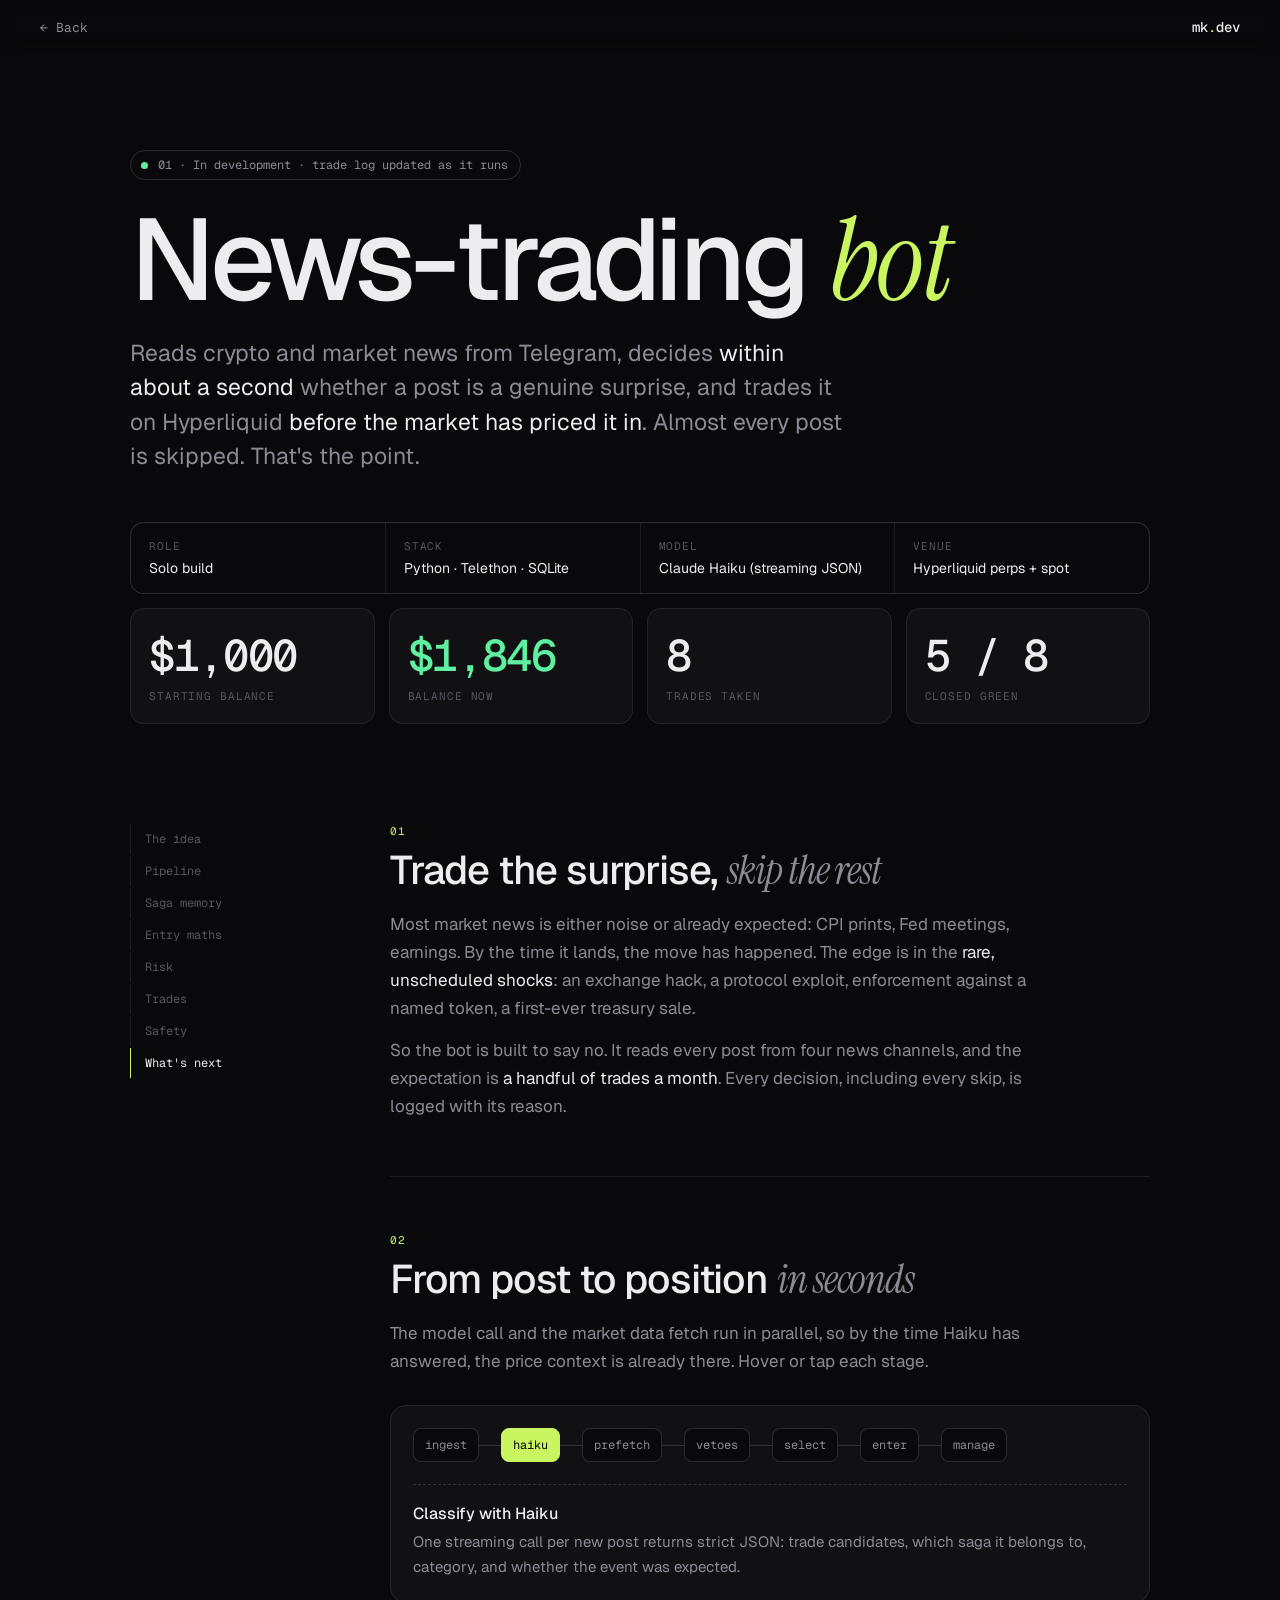
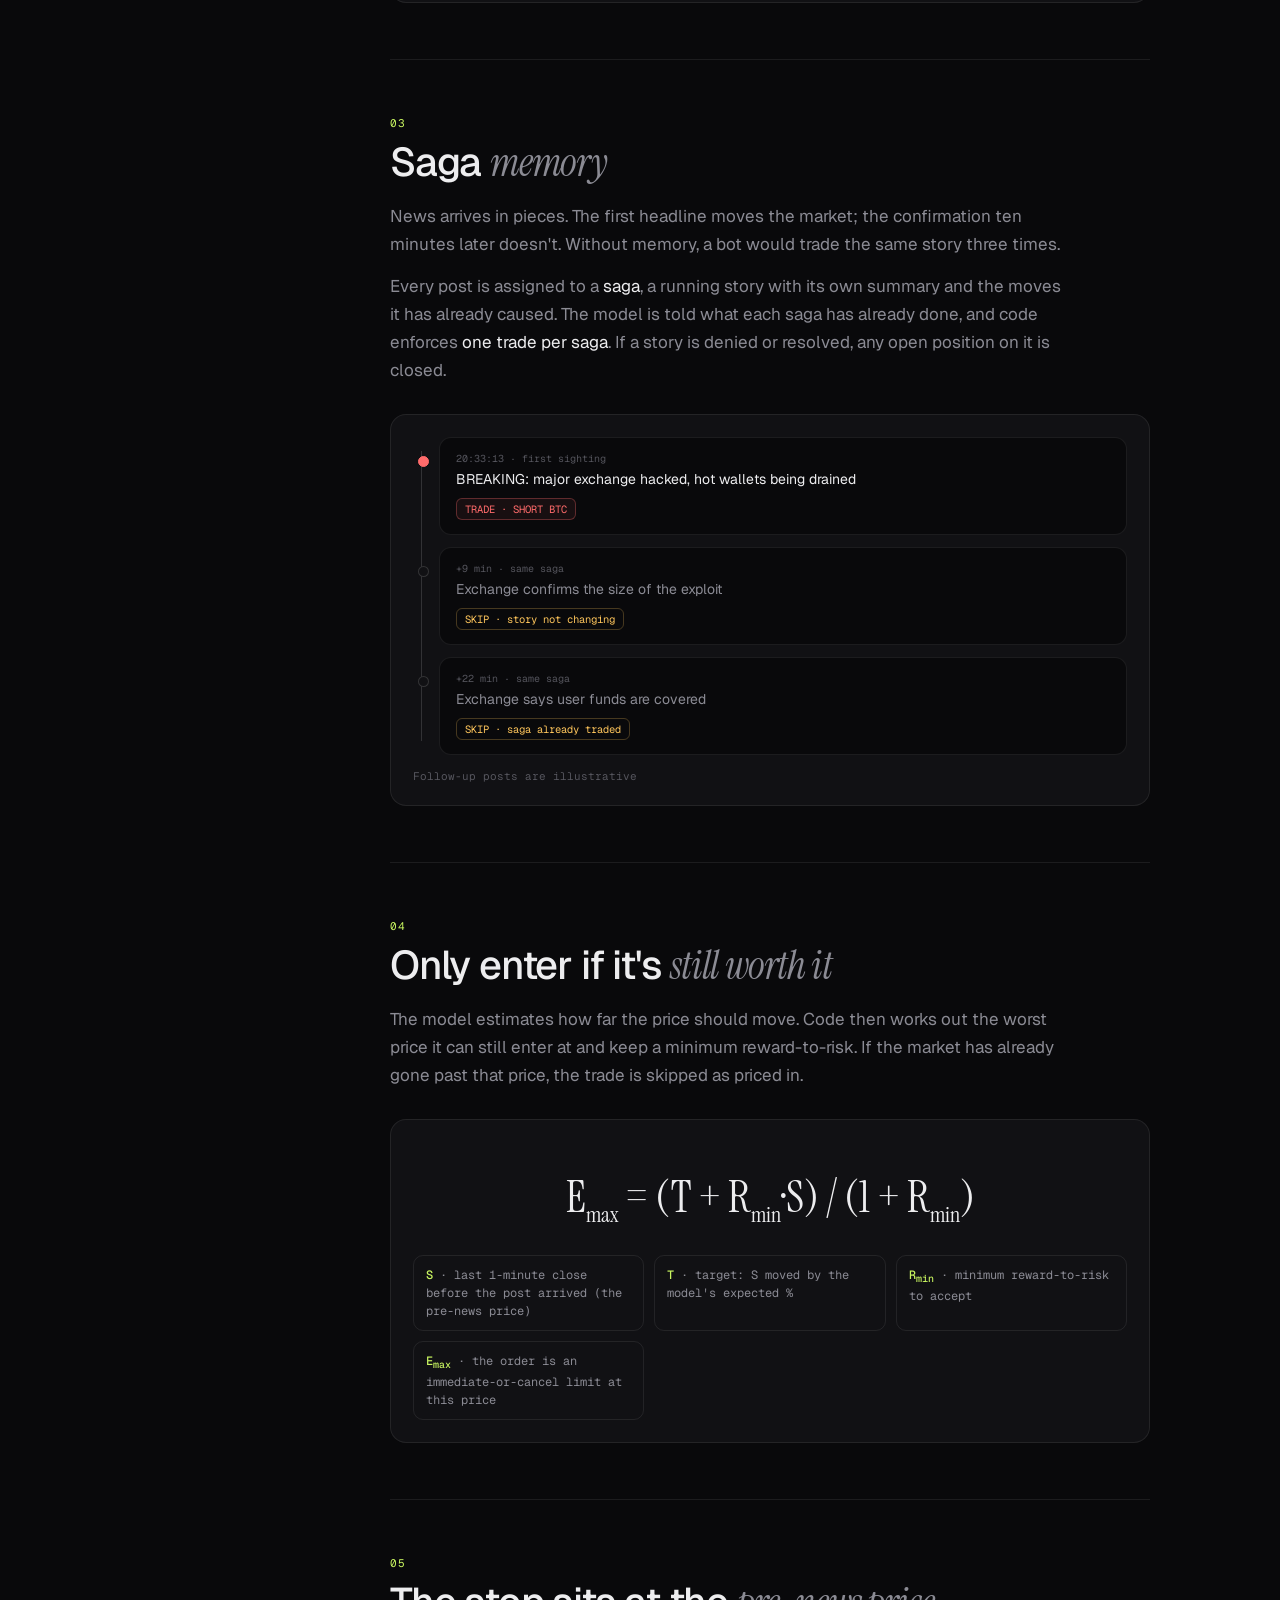
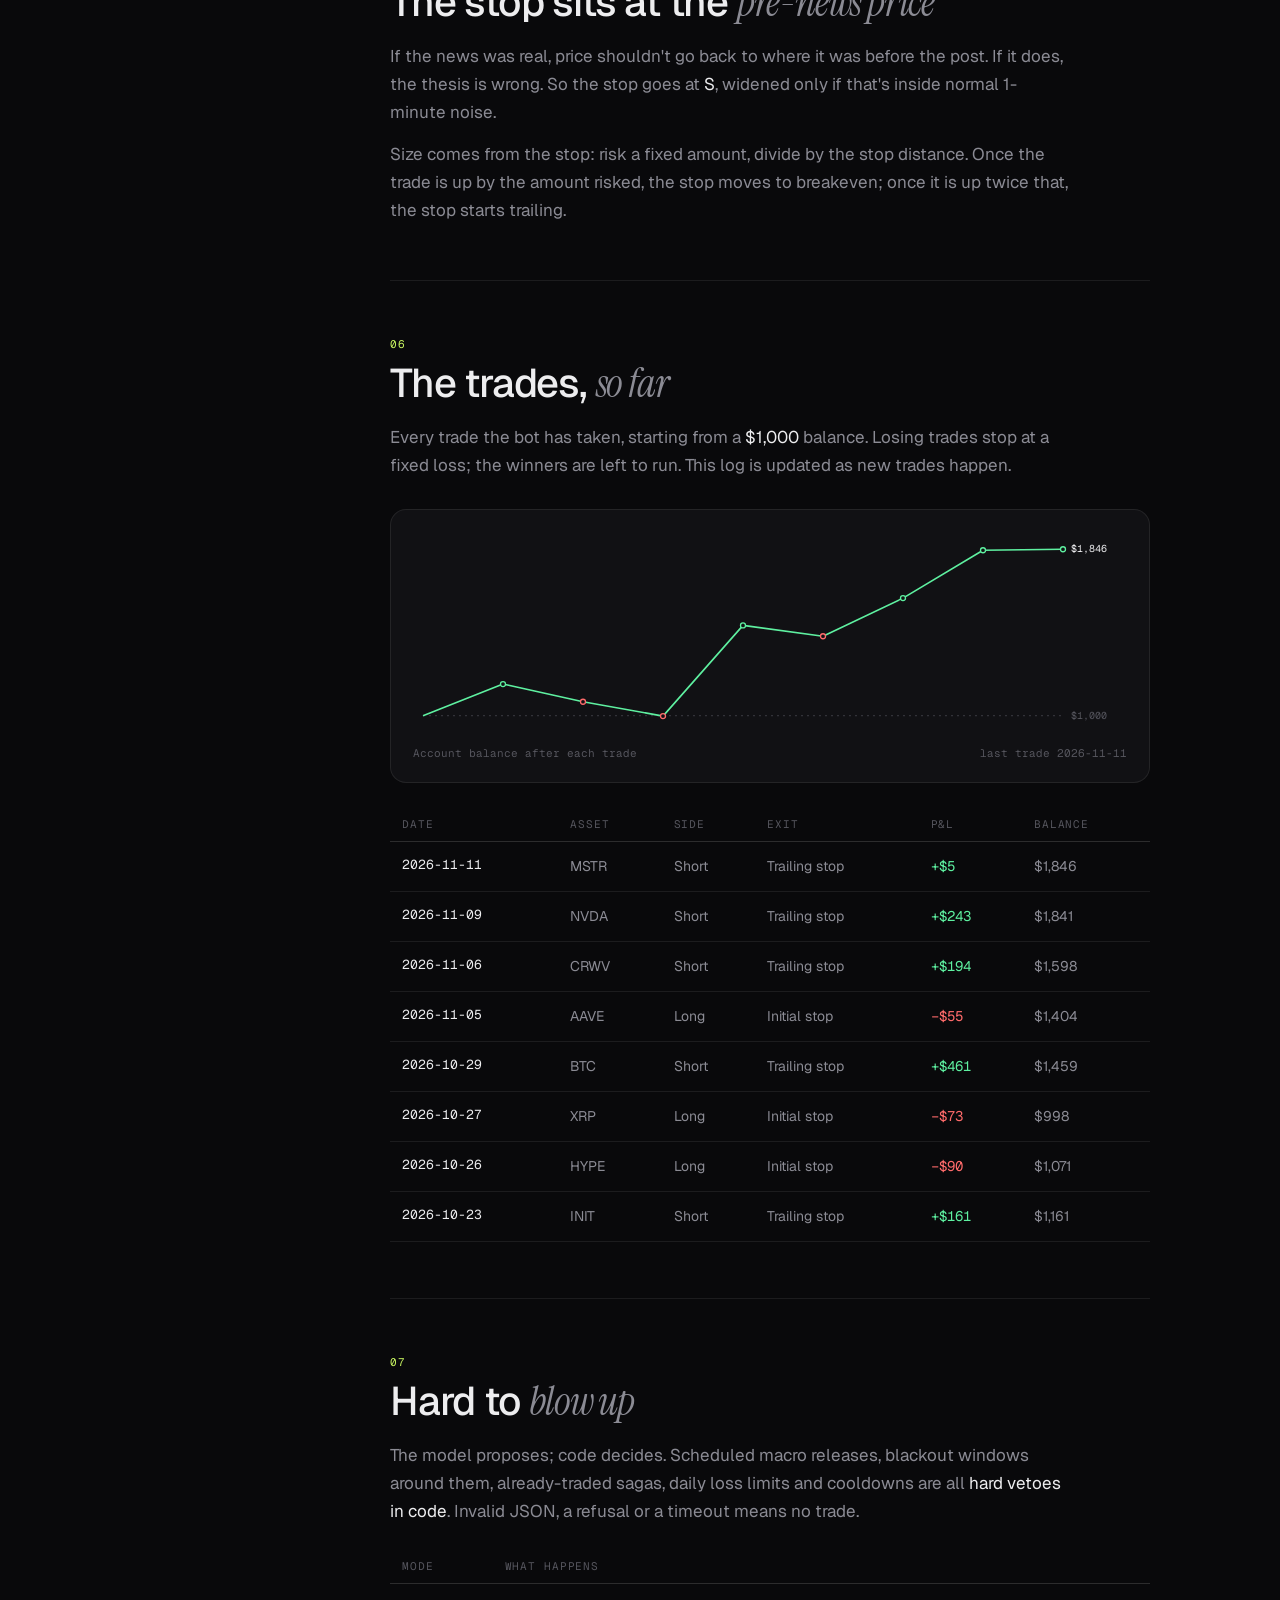
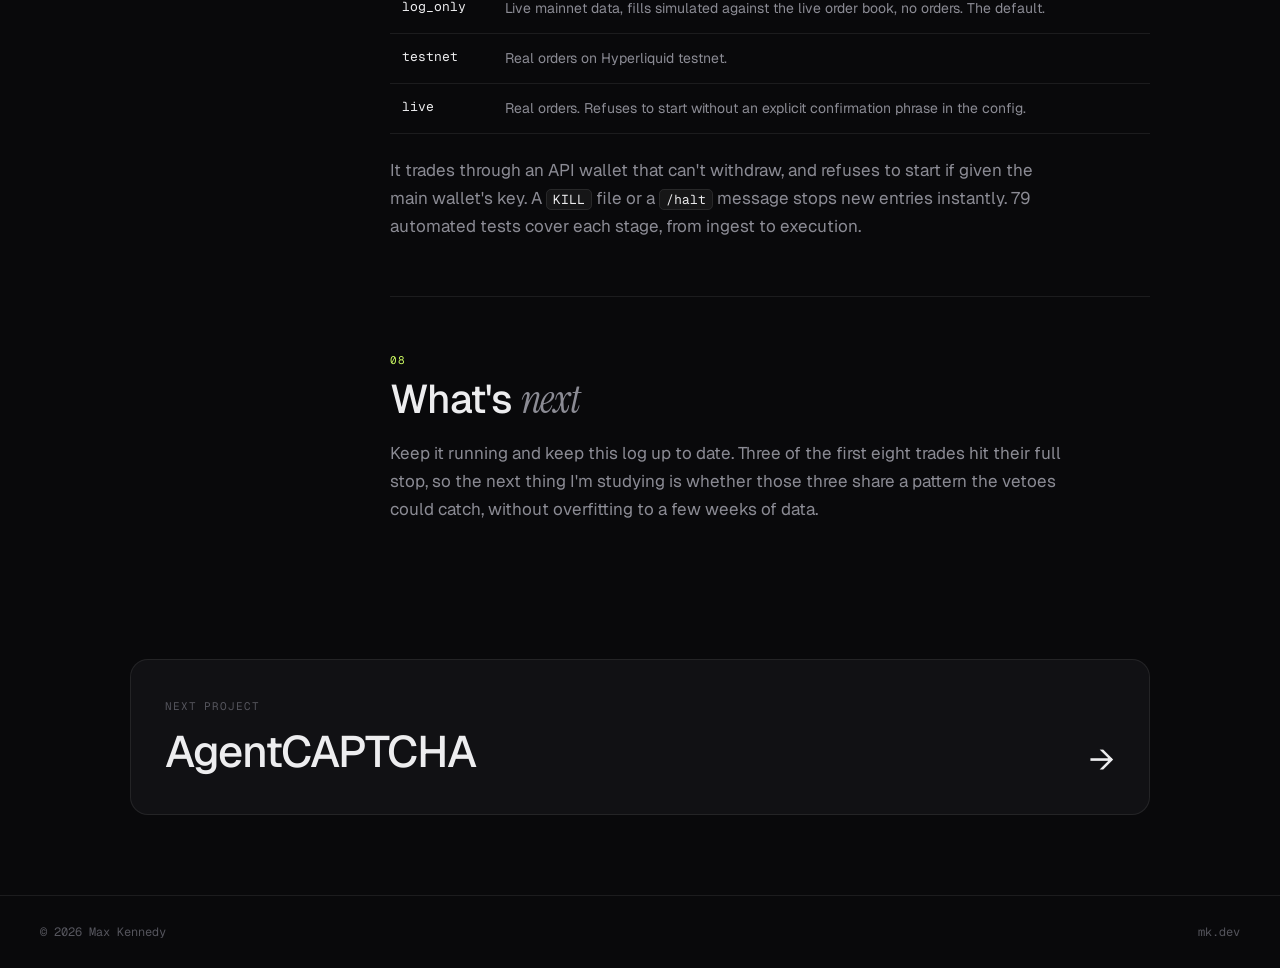
==== projects/newsbot.html @ f65f43cf "Personal site: home page and project case studies Co-Authored-By: Claude Opus 5.5 <noreply@anthropic" ====
<!doctype html>
<html lang="en">
<head>
<meta charset="utf-8">
<meta name="viewport" content="width=device-width, initial-scale=1">
<title>News-trading bot · Max Kennedy</title>
<link rel="preconnect" href="https://fonts.googleapis.com">
<link rel="preconnect" href="https://fonts.gstatic.com" crossorigin>
<link href="https://fonts.googleapis.com/css2?family=Geist:wght@300;400;500;600&family=Geist+Mono:wght@400;500&family=Instrument+Serif:ital@0;1&display=swap" rel="stylesheet">
<link rel="stylesheet" href="case.css">
<style>
/* pipeline */
.pipe{display:flex;flex-wrap:wrap;align-items:center;gap:0;row-gap:12px}
.node{font:12px var(--mono);color:var(--mute);border:1px solid var(--line2);border-radius:8px;padding:8px 11px;cursor:pointer;transition:.25s;background:var(--bg);white-space:nowrap}
.node:hover,.node.on{color:#000;background:var(--acc);border-color:var(--acc)}
.wire{width:22px;height:1px;background:var(--line2);position:relative;overflow:hidden}
.wire::after{content:"";position:absolute;inset:0;background:var(--acc);transform:translateX(-100%)}
.wire.on::after{animation:zip .5s ease forwards}
@keyframes zip{to{transform:translateX(100%)}}
.detail{margin-top:22px;padding-top:18px;border-top:1px dashed var(--line2);min-height:92px}
.detail h4{font-weight:500;font-size:16px;margin-bottom:6px}
.detail p{font-size:15px}

/* saga thread */
.thread{display:flex;flex-direction:column;gap:12px;position:relative;padding-left:26px}
.thread::before{content:"";position:absolute;left:8px;top:14px;bottom:14px;width:1px;background:var(--line2)}
.tp{position:relative;border:1px solid var(--line);border-radius:12px;padding:14px 16px;background:var(--bg)}
.tp::before{content:"";position:absolute;left:-22px;top:18px;width:9px;height:9px;border-radius:50%;background:var(--bg2);border:1px solid var(--line2)}
.tp.hit::before{background:var(--short);border-color:var(--short)}
.tp .src{font:10px var(--mono);color:var(--dim)}
.tp .hl{font-size:14px;margin:5px 0 9px}
.tp.dimmed .hl{color:var(--mute)}
.chip{display:inline-block;font:10.5px var(--mono);padding:3px 8px;border-radius:6px;border:1px solid var(--line2);color:var(--mute)}
.chip.s{color:var(--short);border-color:#ff6b6b50;background:#ff6b6b10}
.chip.a{color:var(--amber);border-color:#ffc65c40}
.thread .tp{opacity:0;transform:translateX(-10px);transition:.6s cubic-bezier(.2,.8,.2,1)}
.fig.in .thread .tp{opacity:1;transform:none}
.fig.in .thread .tp:nth-child(2){transition-delay:.35s}.fig.in .thread .tp:nth-child(3){transition-delay:.7s}

</style>
</head>
<body>
<div id="progress"></div>
<nav>
  <a class="back" href="../index.html#work"><i>←</i> Back</a>
  <a class="logo" href="../index.html">mk<span>.</span>dev</a>
</nav>

<header class="head">
  <div class="eyebrow"><span class="dot"></span>01 · In development · trade log updated as it runs</div>
  <h1>News-trading <em>bot</em></h1>
  <p class="lede">Reads crypto and market news from Telegram, decides <b>within about a second</b> whether a post is a genuine surprise, and trades it on Hyperliquid <b>before the market has priced it in</b>. Almost every post is skipped. That's the point.</p>
  <div class="facts">
    <div>Role<b>Solo build</b></div>
    <div>Stack<b>Python · Telethon · SQLite</b></div>
    <div>Model<b>Claude Haiku (streaming JSON)</b></div>
    <div>Venue<b>Hyperliquid perps + spot</b></div>
  </div>
  <div class="numbers reveal">
    <div class="num"><b id="nStart"></b><span>starting balance</span></div>
    <div class="num g"><b id="nBal"></b><span>balance now</span></div>
    <div class="num"><b id="nTrades"></b><span>trades taken</span></div>
    <div class="num"><b id="nWin"></b><span>closed green</span></div>
  </div>
</header>

<div class="body">
  <aside class="toc">
    <a href="#idea">The idea</a>
    <a href="#pipeline">Pipeline</a>
    <a href="#sagas">Saga memory</a>
    <a href="#entry">Entry maths</a>
    <a href="#risk">Risk</a>
    <a href="#results">Trades</a>
    <a href="#safety">Safety</a>
    <a href="#next">What's next</a>
  </aside>

  <main>
    <section id="idea">
      <div class="k">01</div>
      <h2>Trade the surprise, <em>skip the rest</em></h2>
      <p>Most market news is either noise or already expected: CPI prints, Fed meetings, earnings. By the time it lands, the move has happened. The edge is in the <b>rare, unscheduled shocks</b>: an exchange hack, a protocol exploit, enforcement against a named token, a first-ever treasury sale.</p>
      <p>So the bot is built to say no. It reads every post from four news channels, and the expectation is <b>a handful of trades a month</b>. Every decision, including every skip, is logged with its reason.</p>
    </section>

    <section id="pipeline">
      <div class="k">02</div>
      <h2>From post to position <em>in seconds</em></h2>
      <p>The model call and the market data fetch run in parallel, so by the time Haiku has answered, the price context is already there. Hover or tap each stage.</p>
      <div class="fig reveal">
        <div class="pipe" id="pipe"></div>
        <div class="detail" id="detail"></div>
      </div>
    </section>

    <section id="sagas">
      <div class="k">03</div>
      <h2>Saga <em>memory</em></h2>
      <p>News arrives in pieces. The first headline moves the market; the confirmation ten minutes later doesn't. Without memory, a bot would trade the same story three times.</p>
      <p>Every post is assigned to a <b>saga</b>, a running story with its own summary and the moves it has already caused. The model is told what each saga has already done, and code enforces <b>one trade per saga</b>. If a story is denied or resolved, any open position on it is closed.</p>
      <div class="fig reveal">
        <div class="thread">
          <div class="tp hit"><div class="src">20:33:13 · first sighting</div><div class="hl">BREAKING: major exchange hacked, hot wallets being drained</div><span class="chip s">TRADE · SHORT BTC</span></div>
          <div class="tp dimmed"><div class="src">+9 min · same saga</div><div class="hl">Exchange confirms the size of the exploit</div><span class="chip a">SKIP · story not changing</span></div>
          <div class="tp dimmed"><div class="src">+22 min · same saga</div><div class="hl">Exchange says user funds are covered</div><span class="chip a">SKIP · saga already traded</span></div>
        </div>
        <div class="fig-cap"><span>Follow-up posts are illustrative</span></div>
      </div>
    </section>

    <section id="entry">
      <div class="k">04</div>
      <h2>Only enter if it's <em>still worth it</em></h2>
      <p>The model estimates how far the price should move. Code then works out the worst price it can still enter at and keep a minimum reward-to-risk. If the market has already gone past that price, the trade is skipped as priced in.</p>
      <div class="fig reveal">
        <div class="formula">E<sub>max</sub> = (T + R<sub>min</sub>·S) / (1 + R<sub>min</sub>)</div>
        <div class="legend">
          <div><b>S</b> · last 1-minute close before the post arrived (the pre-news price)</div>
          <div><b>T</b> · target: S moved by the model's expected %</div>
          <div><b>R<sub>min</sub></b> · minimum reward-to-risk to accept</div>
          <div><b>E<sub>max</sub></b> · the order is an immediate-or-cancel limit at this price</div>
        </div>
      </div>
    </section>

    <section id="risk">
      <div class="k">05</div>
      <h2>The stop sits at the <em>pre-news price</em></h2>
      <p>If the news was real, price shouldn't go back to where it was before the post. If it does, the thesis is wrong. So the stop goes at <b>S</b>, widened only if that's inside normal 1-minute noise.</p>
      <p>Size comes from the stop: risk a fixed amount, divide by the stop distance. Once the trade is up by the amount risked, the stop moves to breakeven; once it is up twice that, the stop starts trailing.</p>
    </section>

    <section id="results">
      <div class="k">06</div>
      <h2>The trades, <em>so far</em></h2>
      <p>Every trade the bot has taken, starting from a <b>$1,000</b> balance. Losing trades stop at a fixed loss; the winners are left to run. This log is updated as new trades happen.</p>
      <div class="fig reveal" id="eqFig">
        <svg id="equity" style="width:100%;height:200px;display:block;overflow:visible"></svg>
        <div class="fig-cap"><span>Account balance after each trade</span><span id="eqUpd"></span></div>
      </div>
      <div class="reveal">
        <table>
          <thead><tr><th>Date</th><th>Asset</th><th>Side</th><th>Exit</th><th>P&amp;L</th><th>Balance</th></tr></thead>
          <tbody id="tradeRows"></tbody>
        </table>
      </div>
    </section>

    <section id="safety">
      <div class="k">07</div>
      <h2>Hard to <em>blow up</em></h2>
      <p>The model proposes; code decides. Scheduled macro releases, blackout windows around them, already-traded sagas, daily loss limits and cooldowns are all <b>hard vetoes in code</b>. Invalid JSON, a refusal or a timeout means no trade.</p>
      <div class="reveal">
        <table>
          <thead><tr><th>Mode</th><th>What happens</th></tr></thead>
          <tbody>
            <tr><td>log_only</td><td>Live mainnet data, fills simulated against the live order book, no orders. The default.</td></tr>
            <tr><td>testnet</td><td>Real orders on Hyperliquid testnet.</td></tr>
            <tr><td>live</td><td>Real orders. Refuses to start without an explicit confirmation phrase in the config.</td></tr>
          </tbody>
        </table>
      </div>
      <p style="margin-top:22px">It trades through an API wallet that can't withdraw, and refuses to start if given the main wallet's key. A <code>KILL</code> file or a <code>/halt</code> message stops new entries instantly. 79 automated tests cover each stage, from ingest to execution.</p>
    </section>

    <section id="next">
      <div class="k">08</div>
      <h2>What's <em>next</em></h2>
      <p>Keep it running and keep this log up to date. Three of the first eight trades hit their full stop, so the next thing I'm studying is whether those three share a pattern the vetoes could catch, without overfitting to a few weeks of data.</p>
    </section>
  </main>
</div>

<a class="next" href="agentcaptcha.html">
  <div class="next-in"><div><small>Next project</small><h3>AgentCAPTCHA</h3></div><span class="arrow">→</span></div>
</a>
<footer><span>© 2026 Max Kennedy</span><a href="../index.html">mk.dev</a></footer>

<script src="trades.js"></script>
<script>
/* trade log: stats, equity curve and table all come from trades.js */
(()=>{
  const {start,trades}=window.TRADES, money=v=>'$'+Math.round(v).toLocaleString('en-US');
  let bal=start; const curve=[start];
  const rows=trades.map(t=>{bal+=t.pnl;curve.push(bal);return {...t,bal};});
  const wins=trades.filter(t=>t.pnl>0).length;
  const set=(id,v,pre='',suf='')=>{const el=document.getElementById(id);el.textContent=pre+v+suf;el.dataset.count=v;el.dataset.pre=pre;el.dataset.suf=suf;};
  set('nStart',start,'$'); set('nBal',Math.round(bal),'$'); set('nTrades',trades.length); set('nWin',wins,'',' / '+trades.length);
  document.getElementById('tradeRows').innerHTML=rows.slice().reverse().map(t=>`<tr><td>${t.date}</td><td>${t.asset}</td><td>${t.side[0].toUpperCase()+t.side.slice(1)}</td><td>${t.exit}</td><td class="${t.pnl>=0?'g':'r'}">${t.pnl>=0?'+':'−'}${money(Math.abs(t.pnl))}</td><td>${money(t.bal)}</td></tr>`).join('');
  document.getElementById('eqUpd').textContent='last trade '+trades.at(-1).date;
  const svg=document.getElementById('equity');
  function draw(animate){
    const W=svg.clientWidth,H=svg.clientHeight,P=10,R=64; if(!W) return;
    const lo=Math.min(...curve)*.97, hi=Math.max(...curve)*1.02;
    const X=i=>P+i/(curve.length-1)*(W-P-R), Y=v=>P+(hi-v)/(hi-lo)*(H-2*P);
    const d=curve.map((v,i)=>(i?'L':'M')+X(i).toFixed(1)+','+Y(v).toFixed(1)).join(' ');
    svg.innerHTML=`<line x1="${P}" x2="${W-R}" y1="${Y(start)}" y2="${Y(start)}" stroke="#8b8b94" stroke-opacity=".35" stroke-dasharray="2 4"/>
      <text x="${W-R+8}" y="${Y(start)+3}" fill="#55555d" font-size="10" font-family="Geist Mono">${money(start)}</text>
      <path id="eqLn" d="${d}" fill="none" stroke="#5ef0a0" stroke-width="1.6" stroke-linejoin="round"/>
      ${curve.map((v,i)=>i?`<circle cx="${X(i)}" cy="${Y(v)}" r="2.5" fill="#111114" stroke="${rows[i-1].pnl>=0?'#5ef0a0':'#ff6b6b'}" stroke-width="1.3"/>`:'').join('')}
      <text x="${W-R+8}" y="${Y(bal)+3}" fill="#ededef" font-size="10" font-family="Geist Mono">${money(bal)}</text>`;
    if(animate){const ln=document.getElementById('eqLn'),L=ln.getTotalLength();ln.style.strokeDasharray=L;
      ln.animate([{strokeDashoffset:L},{strokeDashoffset:0}],{duration:1400,easing:'cubic-bezier(.6,0,.2,1)',fill:'forwards'});}
  }
  draw(false); document.getElementById('eqFig').addEventListener('reveal',()=>draw(true)); addEventListener('resize',()=>draw(false));
})();
</script>
<script src="case.js"></script>
<script>
/* pipeline explorer */
(()=>{
  const stages=[
    ['ingest','Telegram ingest','Posts arrive through the bot\'s own Telegram session. Each gets a millisecond timestamp and is de-duplicated across channels.'],
    ['haiku','Classify with Haiku','One streaming call per new post returns strict JSON: trade candidates, which saga it belongs to, category, and whether the event was expected.'],
    ['prefetch','Market prefetch','In parallel: pre-news price S, 1-minute volatility, order book depth and prices for every tradable asset.'],
    ['vetoes','Hard vetoes','Code rejects macro categories, scheduled releases, already-traded sagas, loss limits and cooldowns, regardless of what the model said.'],
    ['select','Pick instrument','Each candidate is ranked by reward-to-risk after slippage from walking the real order book. Already-priced-in moves are dropped.'],
    ['enter','Enter + stop','Immediate-or-cancel limit at E_max, then a reduce-only stop at once. If the stop can\'t be placed, the position is closed.'],
    ['manage','Manage','Stop to breakeven once up by the amount risked, then trail. Exit early on saga denial, before scheduled releases, or on the kill switch.'],
  ];
  const pipe=$('#pipe'), det=$('#detail'); let cur=0, auto=true;
  stages.forEach((s,i)=>{
    if(i){const w=document.createElement('div');w.className='wire';pipe.append(w);}
    const n=document.createElement('div');n.className='node';n.textContent=s[0];
    n.addEventListener('mouseenter',()=>{auto=false;show(i);});
    n.addEventListener('click',()=>{auto=false;show(i);});
    pipe.append(n);
  });
  const nodes=$$('#pipe .node'), wires=$$('#pipe .wire');
  function show(i){
    cur=i; nodes.forEach((n,k)=>n.classList.toggle('on',k===i));
    if(i>0){const w=wires[i-1];w.classList.remove('on');void w.offsetWidth;w.classList.add('on');}
    det.innerHTML=`<h4>${stages[i][1]}</h4><p>${stages[i][2]}</p>`;
  }
  show(0);
  setInterval(()=>{if(auto) show((cur+1)%stages.length);},2200);
  $('#pipe').addEventListener('mouseleave',()=>{auto=true;});
})();

</script>
</body>
</html>
---- projects/case.css ----
@view-transition{navigation:auto}
:root{
  --bg:#09090b; --bg2:#111114; --line:#ffffff14; --line2:#ffffff24;
  --fg:#ededef; --mute:#8b8b94; --dim:#55555d;
  --acc:#c8f560; --long:#5ef0a0; --short:#ff6b6b; --amber:#ffc65c;
  --sans:"Geist",system-ui,sans-serif; --mono:"Geist Mono",ui-monospace,monospace; --serif:"Instrument Serif",serif;
}
*{box-sizing:border-box;margin:0;padding:0}
html{scroll-behavior:smooth}
body{background:var(--bg);color:var(--fg);font-family:var(--sans);-webkit-font-smoothing:antialiased;overflow-x:hidden}
a{color:inherit;text-decoration:none}
::selection{background:var(--acc);color:#000}

/* progress bar */
#progress{position:fixed;top:0;left:0;height:2px;background:var(--acc);z-index:30;width:100%;transform-origin:left;transform:scaleX(0)}

nav{position:fixed;top:0;left:0;right:0;z-index:20;display:flex;justify-content:space-between;align-items:center;padding:18px clamp(16px,4vw,40px);
  backdrop-filter:blur(10px);-webkit-backdrop-filter:blur(10px);background:linear-gradient(#09090bcc,#09090b00)}
.back{font:13px var(--mono);color:var(--mute);display:inline-flex;gap:8px;align-items:center;transition:.2s}
.back:hover{color:var(--fg)}.back i{font-style:normal;transition:transform .3s}.back:hover i{transform:translateX(-4px)}
.logo{font:500 14px var(--mono)}.logo span{color:var(--acc)}

/* header */
.head{max-width:1100px;margin:0 auto;padding:150px clamp(16px,4vw,40px) 60px}
.eyebrow{display:inline-flex;align-items:center;gap:10px;font:12px var(--mono);color:var(--mute);border:1px solid var(--line2);border-radius:99px;padding:6px 12px 6px 10px}
.dot{width:7px;height:7px;border-radius:50%;background:var(--long);box-shadow:0 0 0 0 #5ef0a080;animation:pulse 2s infinite}
.dot.amber{background:var(--amber);animation:none}
@keyframes pulse{70%{box-shadow:0 0 0 8px #5ef0a000}100%{box-shadow:0 0 0 0 #5ef0a000}}
h1{font-weight:500;font-size:clamp(48px,9vw,120px);line-height:.92;letter-spacing:-.045em;margin:26px 0 22px}
h1 em{font-family:var(--serif);font-weight:400;letter-spacing:-.02em;color:var(--acc)}
.lede{font-size:clamp(18px,2.1vw,23px);line-height:1.5;color:var(--mute);max-width:720px}
.lede b{color:var(--fg);font-weight:400}
.facts{display:grid;grid-template-columns:repeat(4,minmax(0,1fr));gap:1px;background:var(--line);border:1px solid var(--line);border-radius:14px;overflow:hidden;margin-top:48px}
.facts div{background:var(--bg);padding:16px 18px;font:11px var(--mono);color:var(--dim);text-transform:uppercase;letter-spacing:.08em}
.facts b{display:block;margin-top:6px;font:400 14px var(--sans);color:var(--fg);text-transform:none;letter-spacing:0}
@media(max-width:700px){.facts{grid-template-columns:repeat(2,minmax(0,1fr))}}

/* big numbers */
.numbers{display:grid;grid-template-columns:repeat(4,minmax(0,1fr));gap:14px;margin-top:14px}
.num{border:1px solid var(--line);border-radius:14px;padding:18px;background:var(--bg2)}
.num b{display:block;font:500 clamp(28px,4vw,44px) var(--mono);letter-spacing:-.03em;font-variant-numeric:tabular-nums}
.num span{font:11px var(--mono);color:var(--dim);text-transform:uppercase;letter-spacing:.08em}
.num.g b{color:var(--long)}
.caveat{font:11px var(--mono);color:var(--dim);margin-top:10px}
@media(max-width:700px){.numbers{grid-template-columns:repeat(2,minmax(0,1fr))}}

/* body layout: sticky index + sections */
.body{max-width:1100px;margin:0 auto;padding:40px clamp(16px,4vw,40px) 80px;display:grid;grid-template-columns:200px minmax(0,1fr);gap:60px}
@media(max-width:860px){.body{grid-template-columns:1fr;gap:0}.toc{display:none}}
.toc{position:sticky;top:110px;align-self:start;display:flex;flex-direction:column;gap:2px}
.toc a{font:12px var(--mono);color:var(--dim);padding:7px 0 7px 14px;border-left:1px solid var(--line);transition:.25s}
.toc a:hover{color:var(--mute)}
.toc a.on{color:var(--fg);border-left-color:var(--acc)}
section{padding:56px 0;border-top:1px solid var(--line);scroll-margin-top:90px}
section:first-child{border-top:0;padding-top:0}
.k{font:11px var(--mono);color:var(--acc);letter-spacing:.08em}
h2{font-weight:500;font-size:clamp(28px,3.6vw,40px);letter-spacing:-.03em;margin:10px 0 18px;line-height:1.1}
h2 em{font-family:var(--serif);font-weight:400;color:var(--mute)}
p{color:var(--mute);font-size:17px;line-height:1.65;max-width:680px}
p+p{margin-top:14px}
p b{color:var(--fg);font-weight:400}
code{font:13px var(--mono);color:var(--fg);background:#ffffff0d;border:1px solid var(--line);padding:1px 6px;border-radius:5px}
.fig{margin-top:30px;border:1px solid var(--line);border-radius:16px;background:var(--bg2);padding:22px;position:relative;overflow:hidden}
.fig-cap{font:11px var(--mono);color:var(--dim);margin-top:14px;display:flex;justify-content:space-between;gap:12px;flex-wrap:wrap}

.reveal{opacity:0;transform:translateY(24px);transition:opacity .8s,transform .8s cubic-bezier(.2,.8,.2,1)}
.reveal.in{opacity:1;transform:none}

/* steps list */
.steps{margin-top:26px;display:flex;flex-direction:column}
.step{display:grid;grid-template-columns:44px 1fr;gap:16px;padding:18px 0;border-top:1px dashed var(--line2)}
.step:first-child{border-top:0}
.step i{font:500 12px var(--mono);font-style:normal;color:var(--dim);padding-top:3px}
.step h4{font-weight:500;font-size:16px;margin-bottom:4px}
.step p{font-size:15px}

/* formula */
.formula{font-family:var(--serif);font-size:clamp(28px,4vw,44px);text-align:center;padding:26px 0 8px;color:var(--fg)}
.formula sub{font-size:.5em}
.legend{display:grid;grid-template-columns:repeat(auto-fit,minmax(180px,1fr));gap:10px;margin-top:18px}
.legend div{font:12px/1.5 var(--mono);color:var(--mute);border:1px solid var(--line);border-radius:10px;padding:10px 12px}
.legend b{color:var(--acc);font-weight:500}

/* table */
table{width:100%;border-collapse:collapse;margin-top:24px;font-size:14px}
th{font:11px var(--mono);color:var(--dim);text-transform:uppercase;letter-spacing:.08em;text-align:left;padding:10px 12px;border-bottom:1px solid var(--line2)}
td{padding:14px 12px;border-bottom:1px solid var(--line);color:var(--mute);vertical-align:top;line-height:1.5}
td:first-child{font:13px var(--mono);color:var(--fg);white-space:nowrap}
td.g{color:var(--long);font-family:var(--mono)}td.r{color:var(--short);font-family:var(--mono)}

/* next project */
.next{display:block;max-width:1100px;margin:0 auto 80px;padding:0 clamp(16px,4vw,40px)}
.next-in{border:1px solid var(--line);border-radius:18px;padding:34px;display:flex;justify-content:space-between;align-items:end;gap:20px;transition:.3s;background:var(--bg2)}
.next:hover .next-in{border-color:var(--acc)}
.next small{font:11px var(--mono);color:var(--dim);text-transform:uppercase;letter-spacing:.08em}
.next h3{font-weight:500;font-size:clamp(28px,4vw,44px);letter-spacing:-.03em;margin-top:8px}
.next .arrow{font-size:32px;transition:transform .3s}.next:hover .arrow{transform:translateX(8px)}
footer{border-top:1px solid var(--line);padding:28px clamp(16px,4vw,40px);display:flex;justify-content:space-between;flex-wrap:wrap;gap:12px;font:12px var(--mono);color:var(--dim)}
.ph{color:var(--amber)}
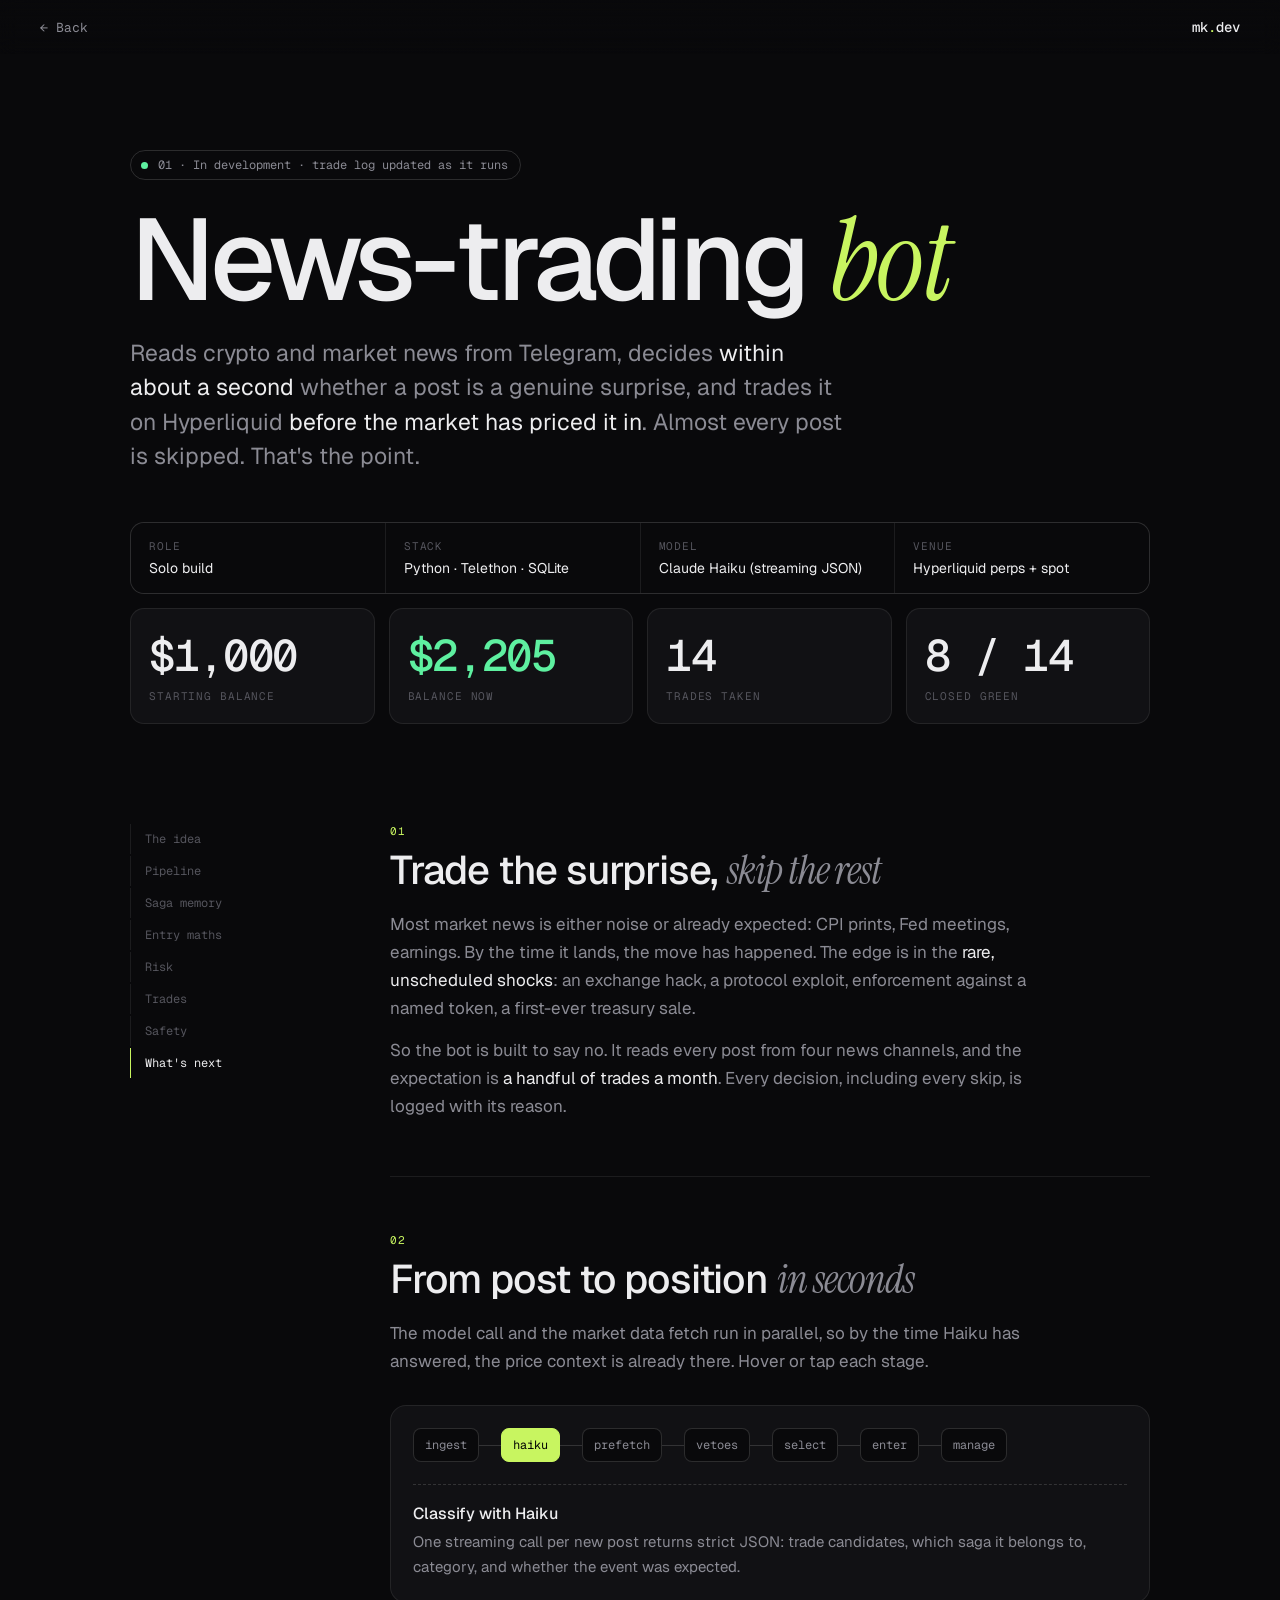
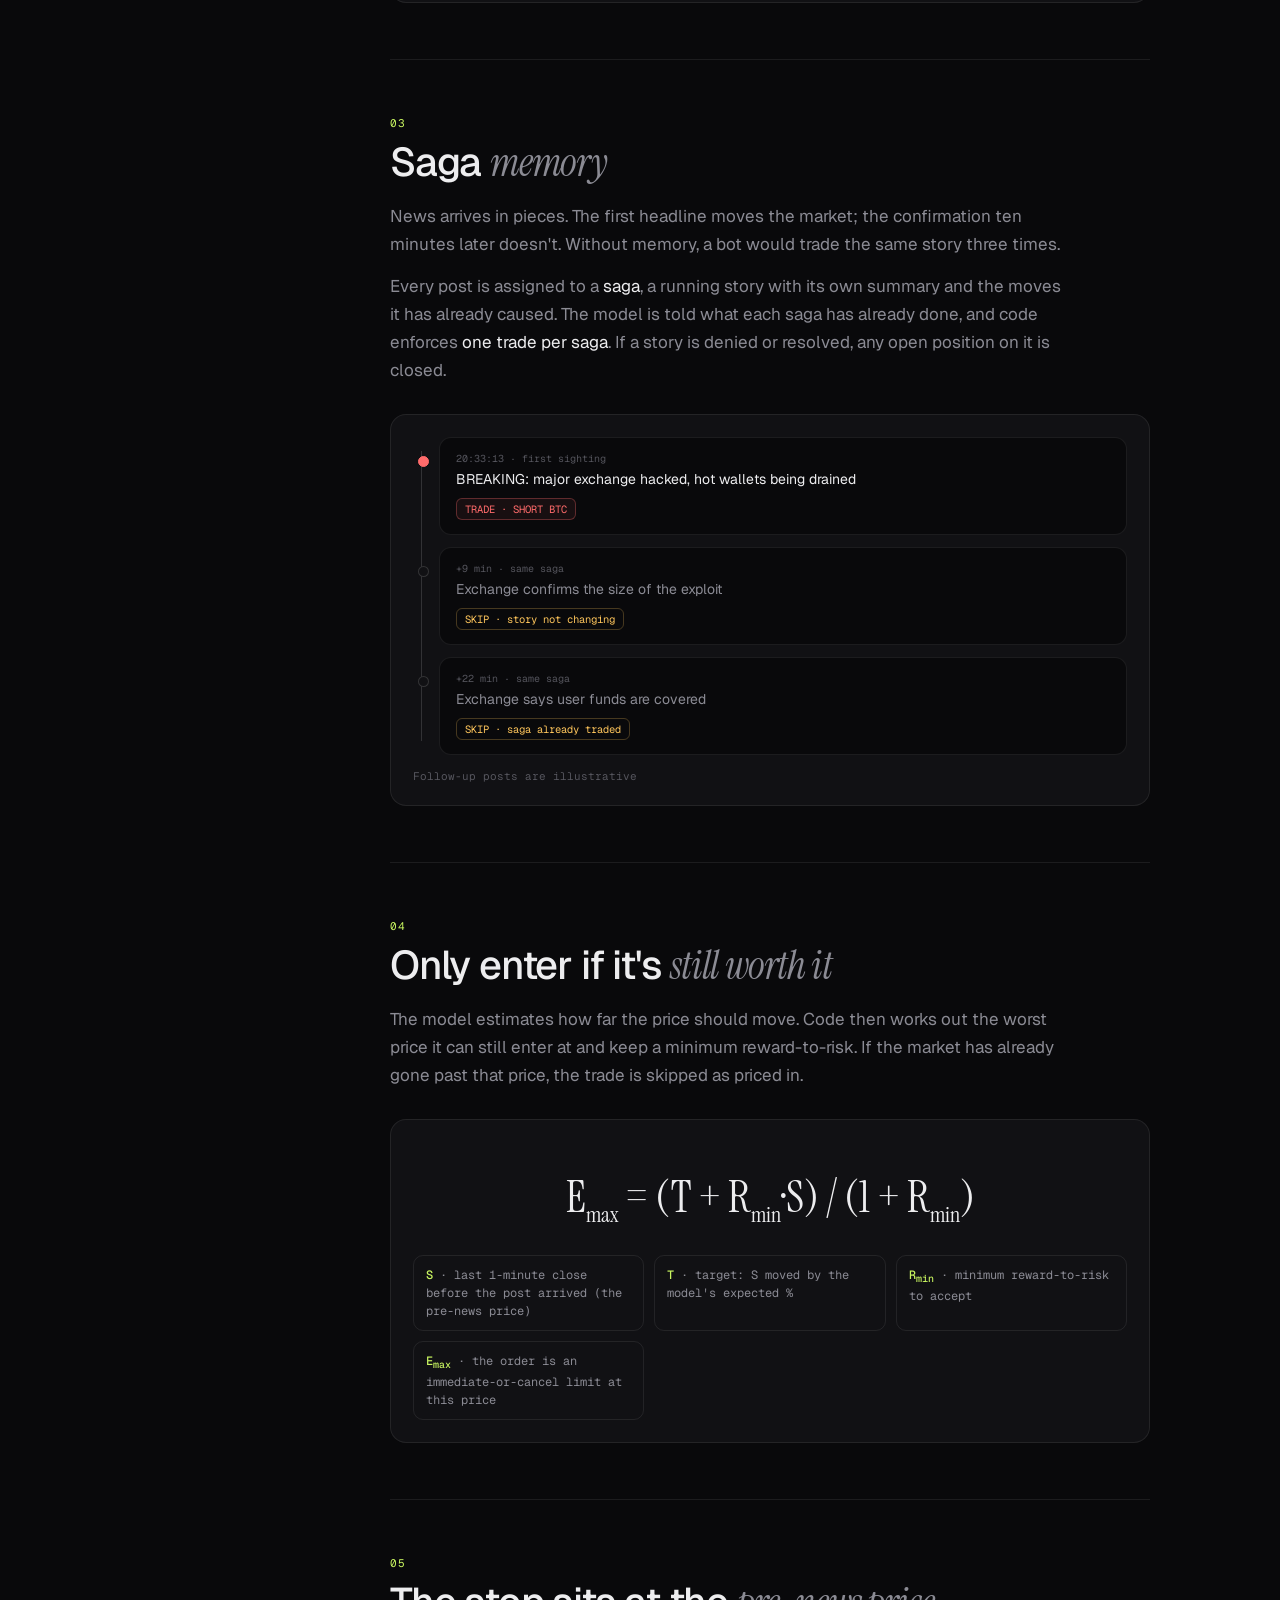
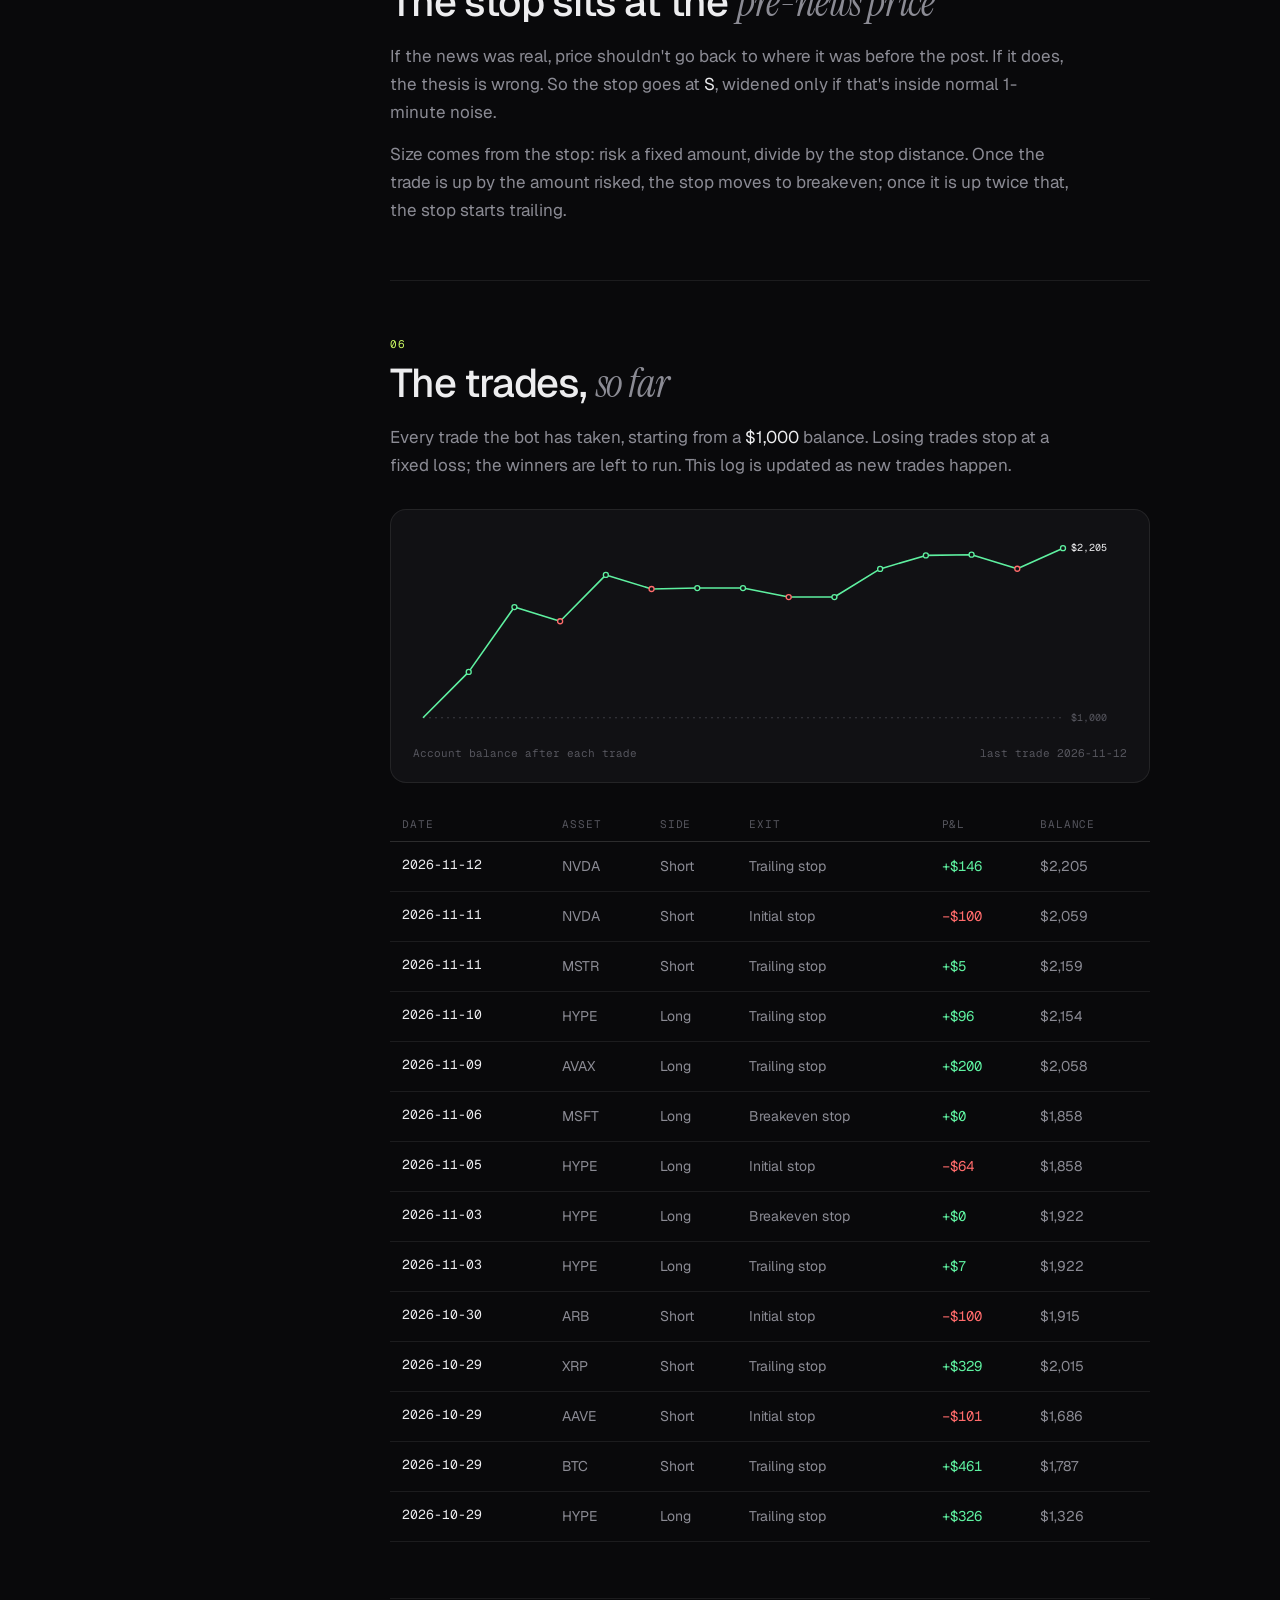
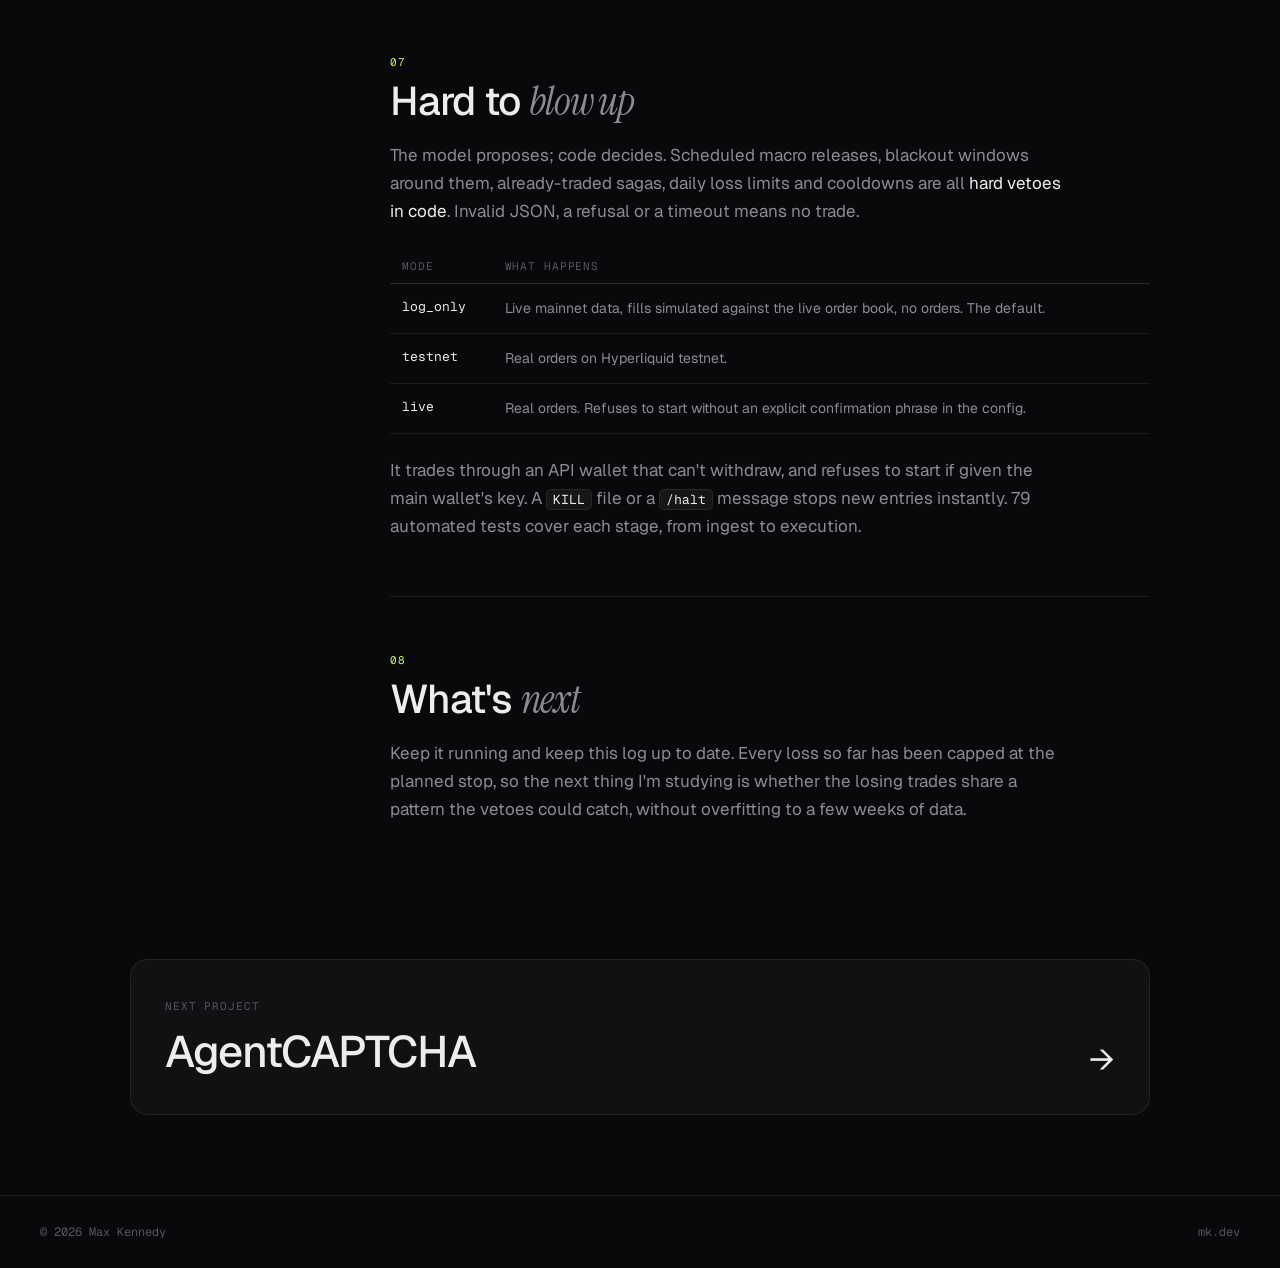
==== commit 4a187cc7: "Update trade log with latest results; link GitHub and LinkedIn Co-Authored-By: Claude Opus 5.5 <nore" ====
--- a/projects/newsbot.html
+++ b/projects/newsbot.html
@@ -167,7 +167,7 @@
     <section id="next">
       <div class="k">08</div>
       <h2>What's <em>next</em></h2>
-      <p>Keep it running and keep this log up to date. Three of the first eight trades hit their full stop, so the next thing I'm studying is whether those three share a pattern the vetoes could catch, without overfitting to a few weeks of data.</p>
+      <p>Keep it running and keep this log up to date. Every loss so far has been capped at the planned stop, so the next thing I'm studying is whether the losing trades share a pattern the vetoes could catch, without overfitting to a few weeks of data.</p>
     </section>
   </main>
 </div>
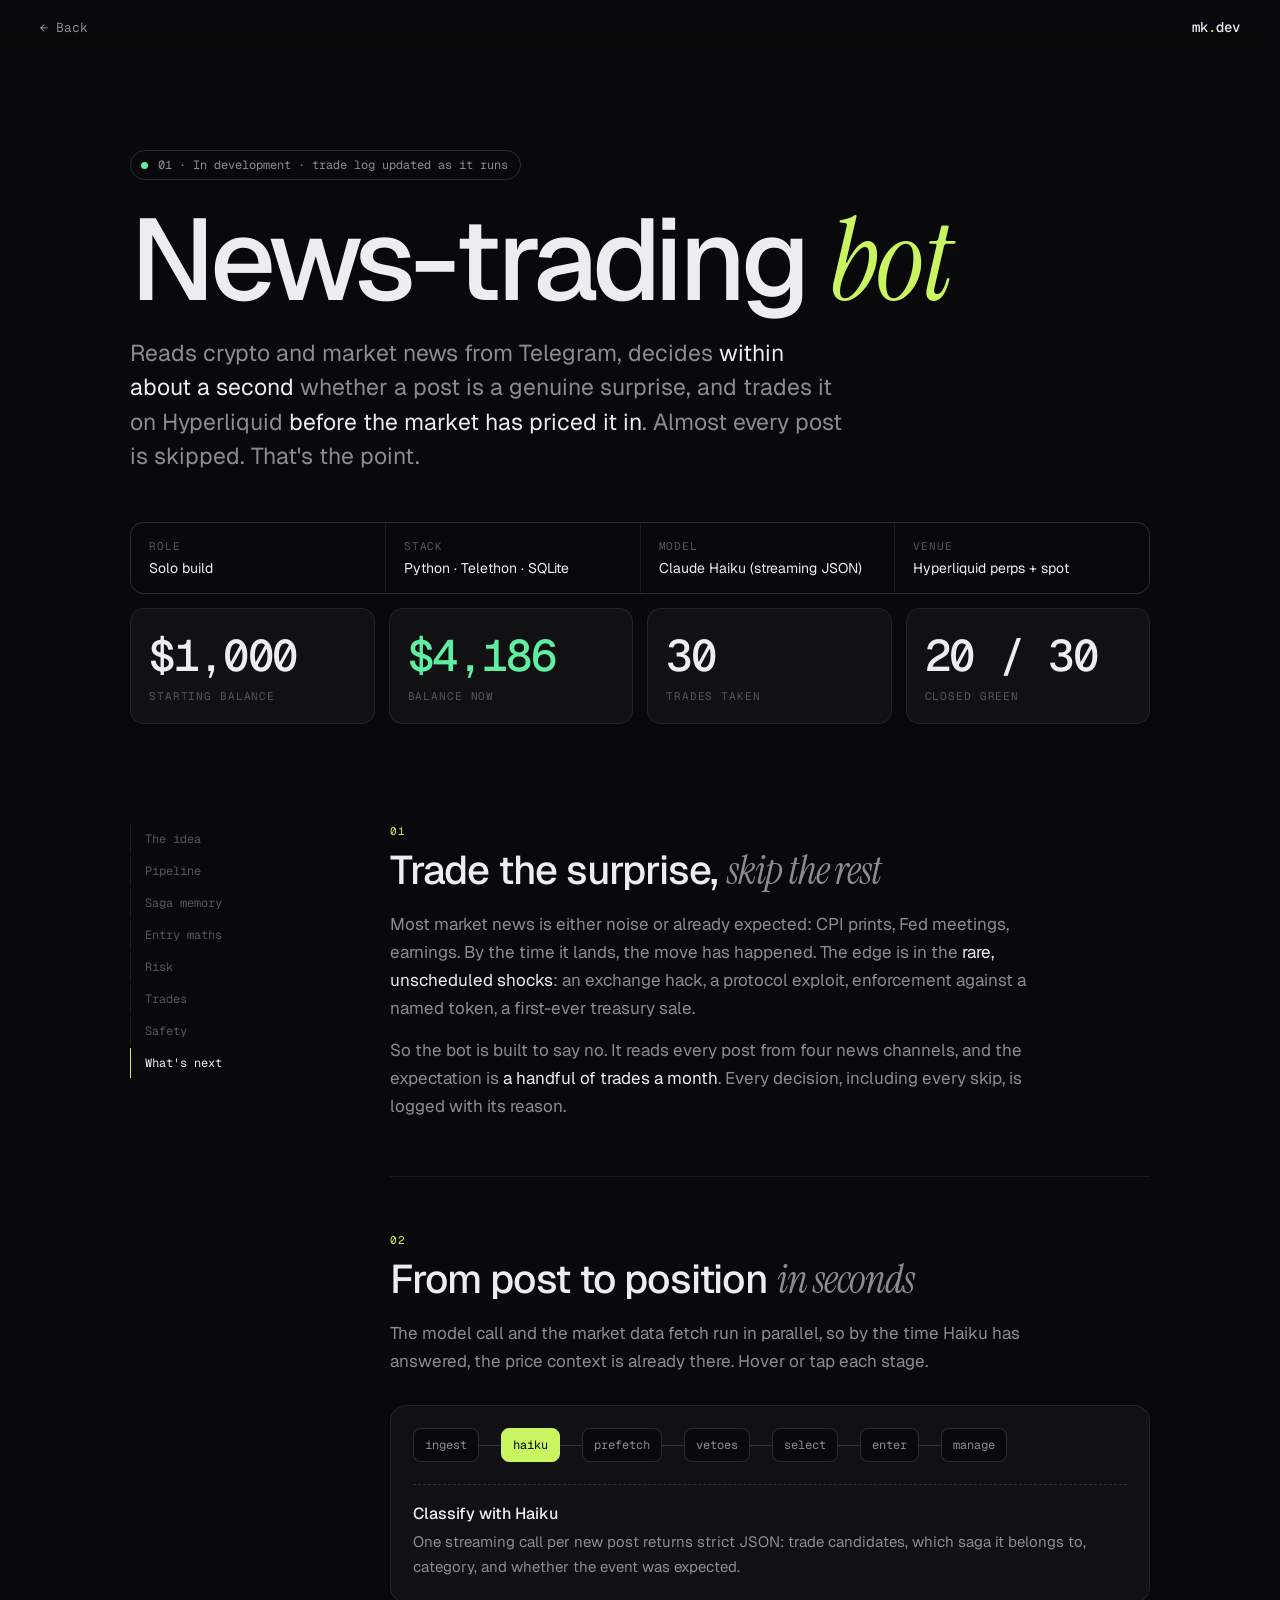
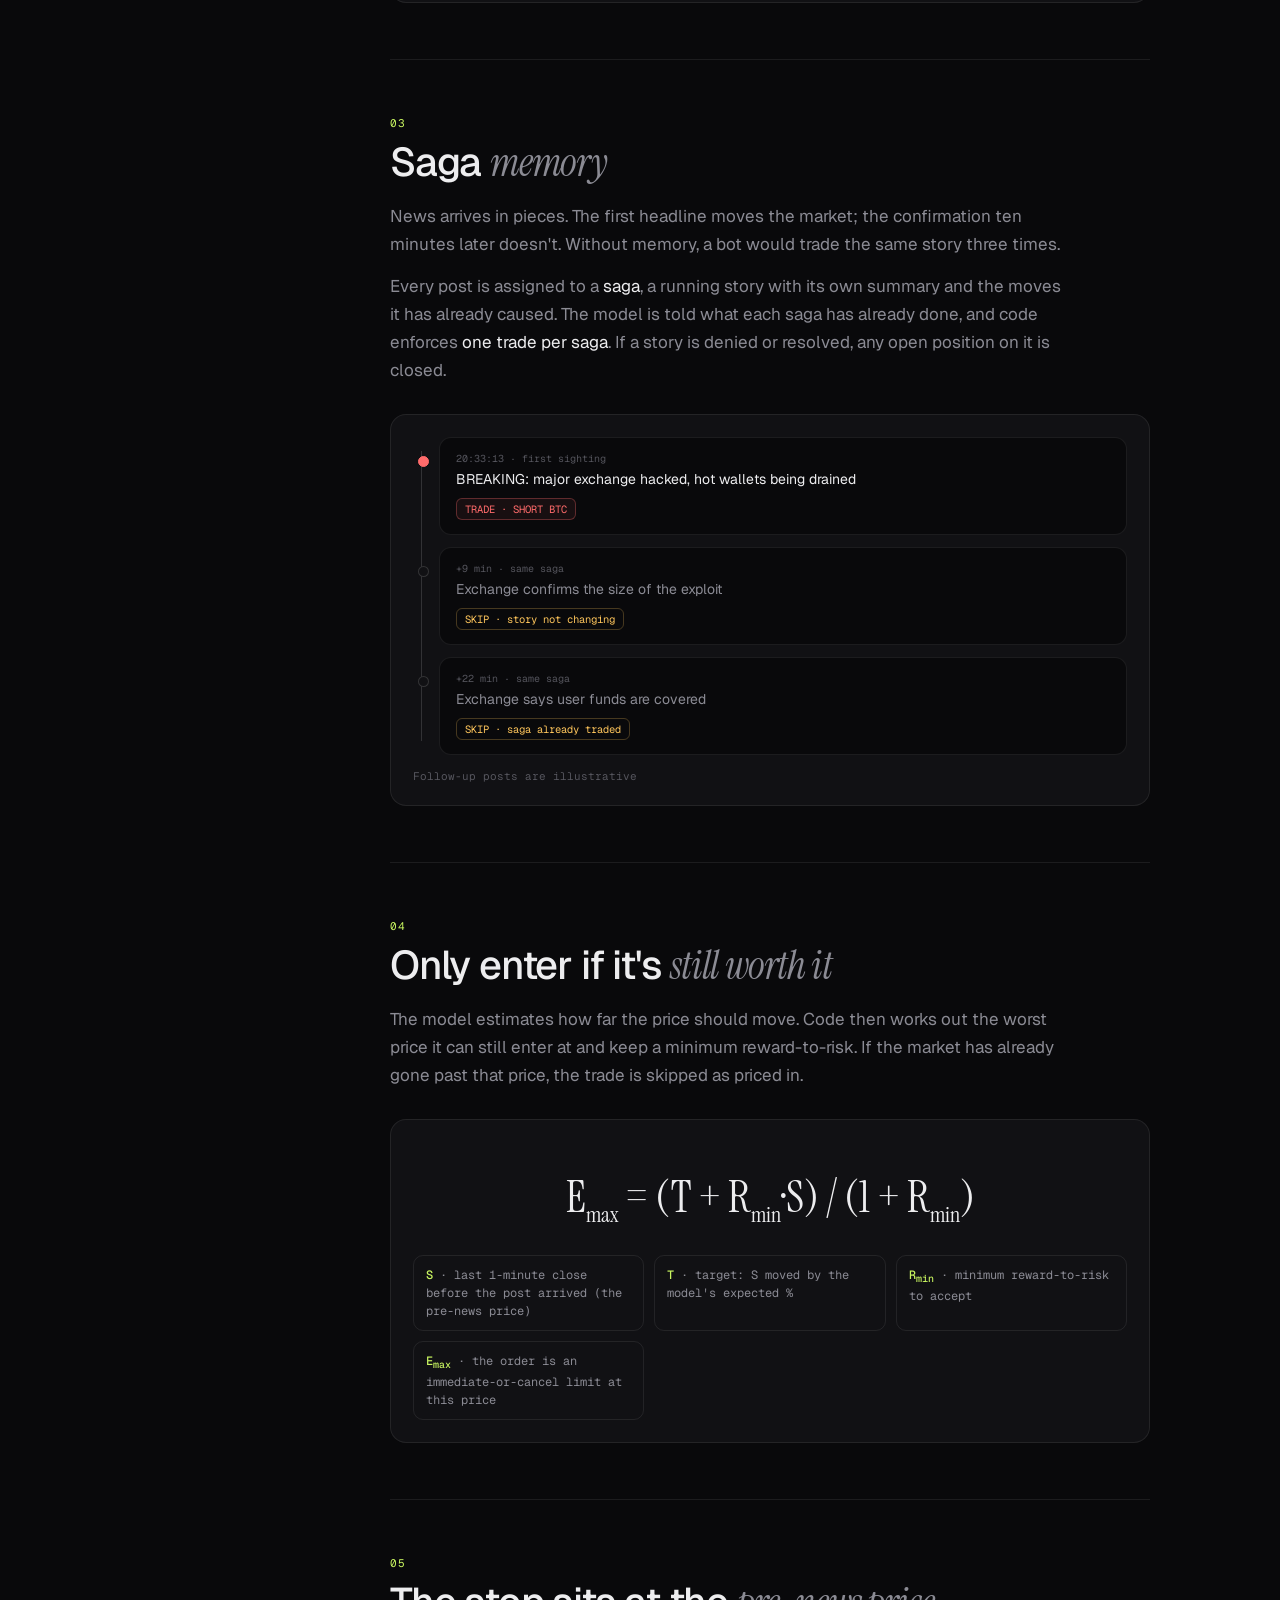
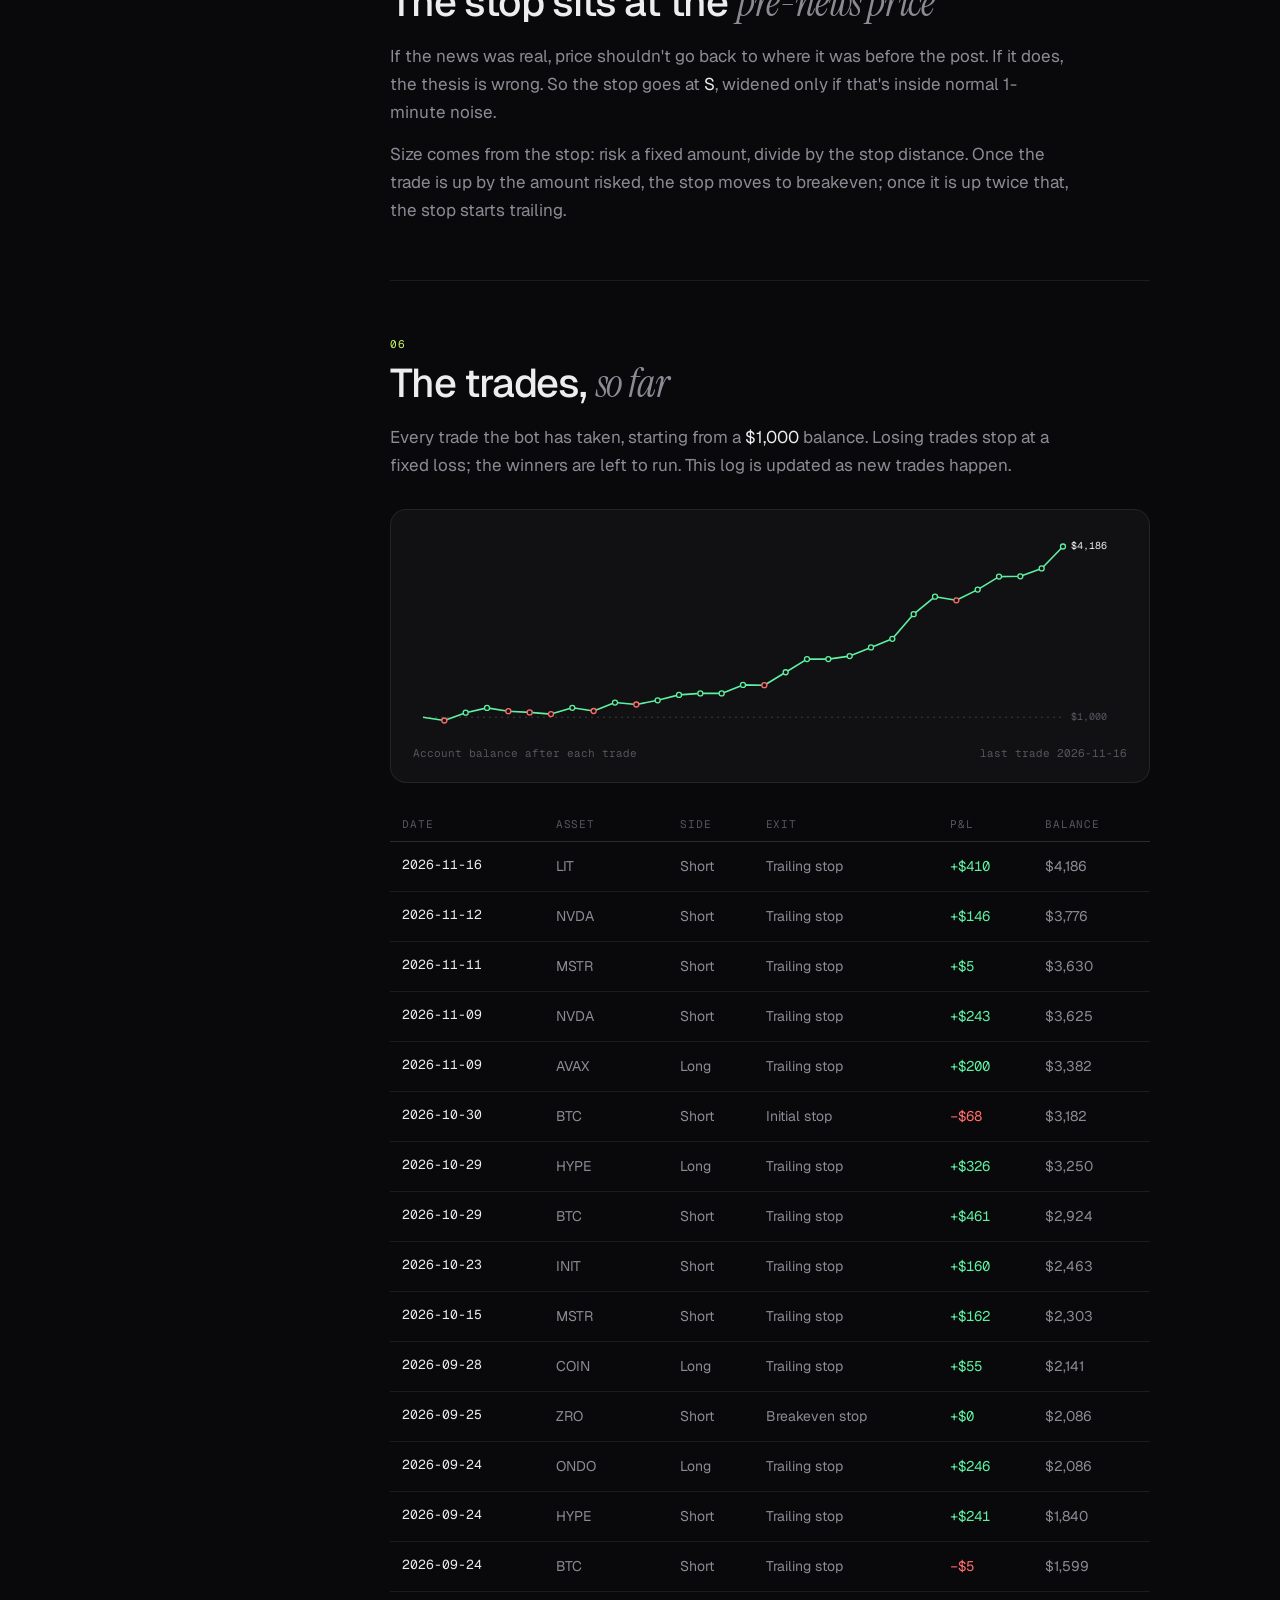
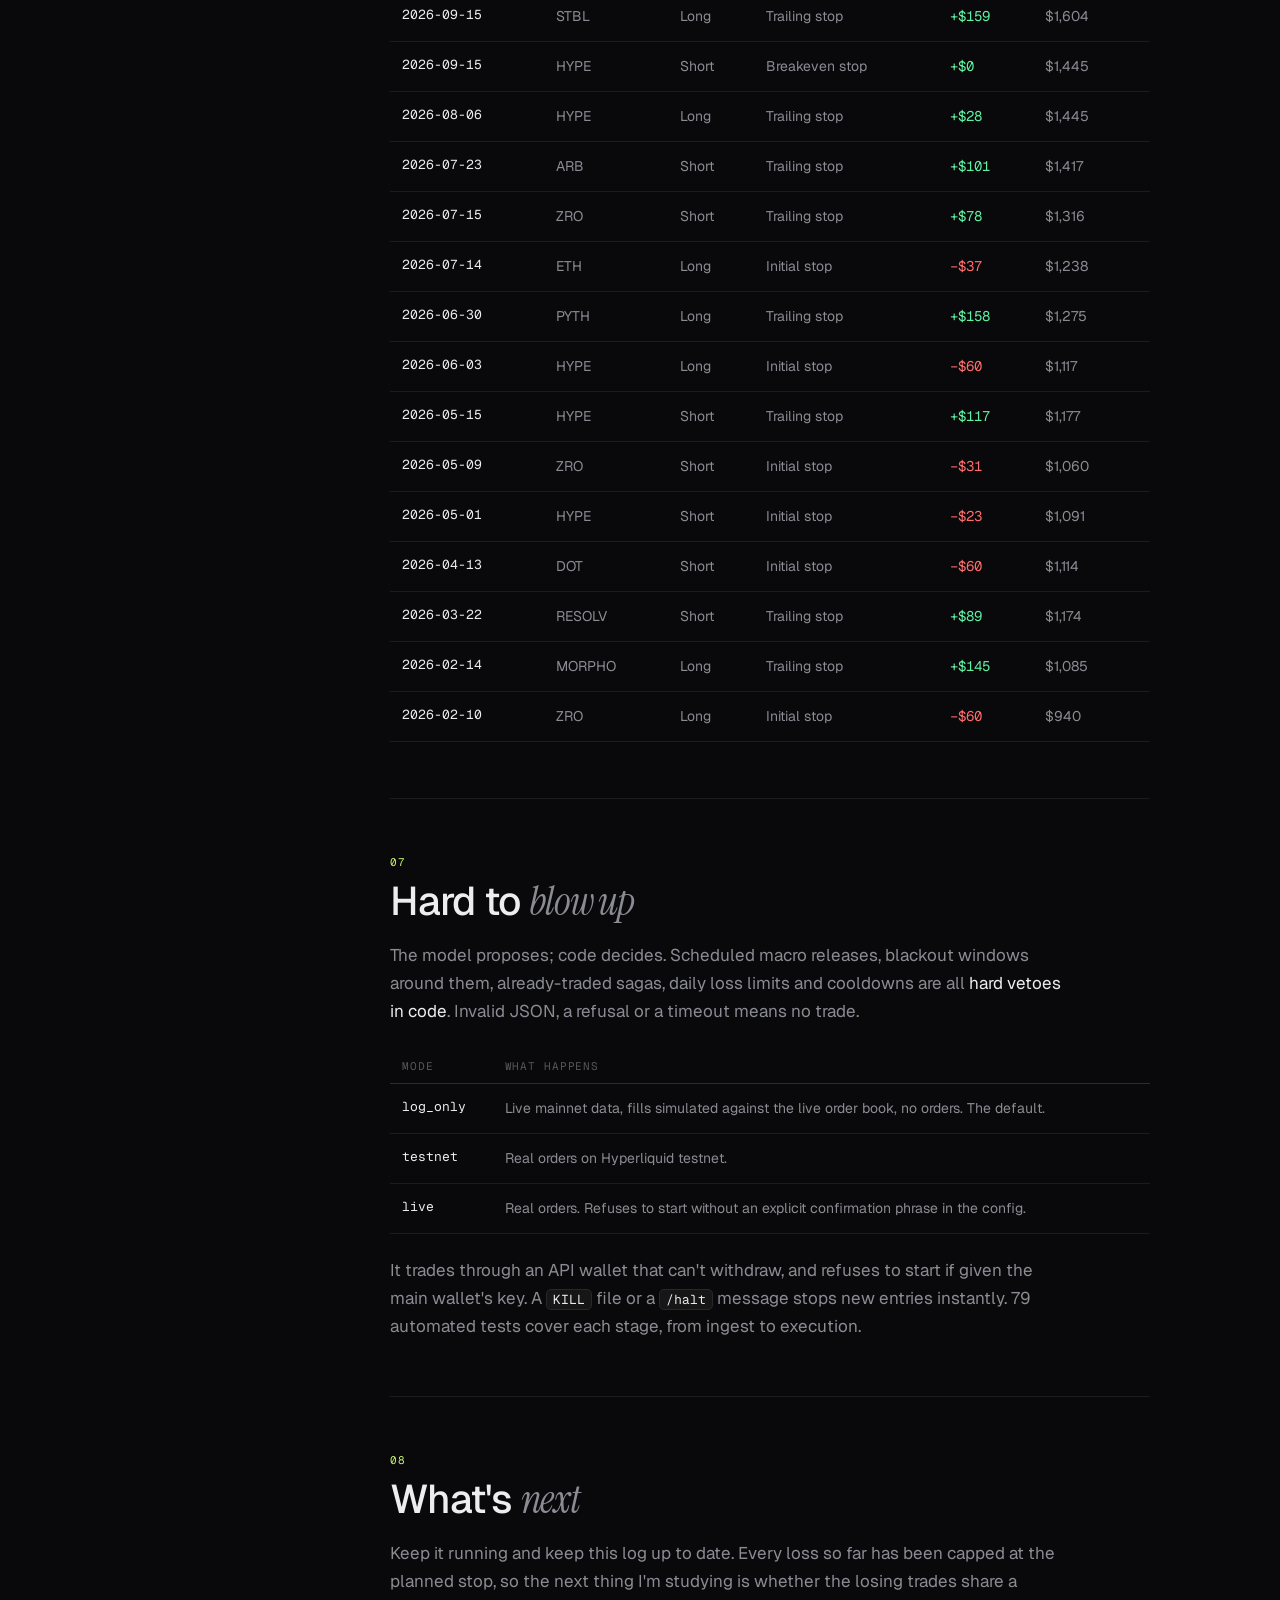
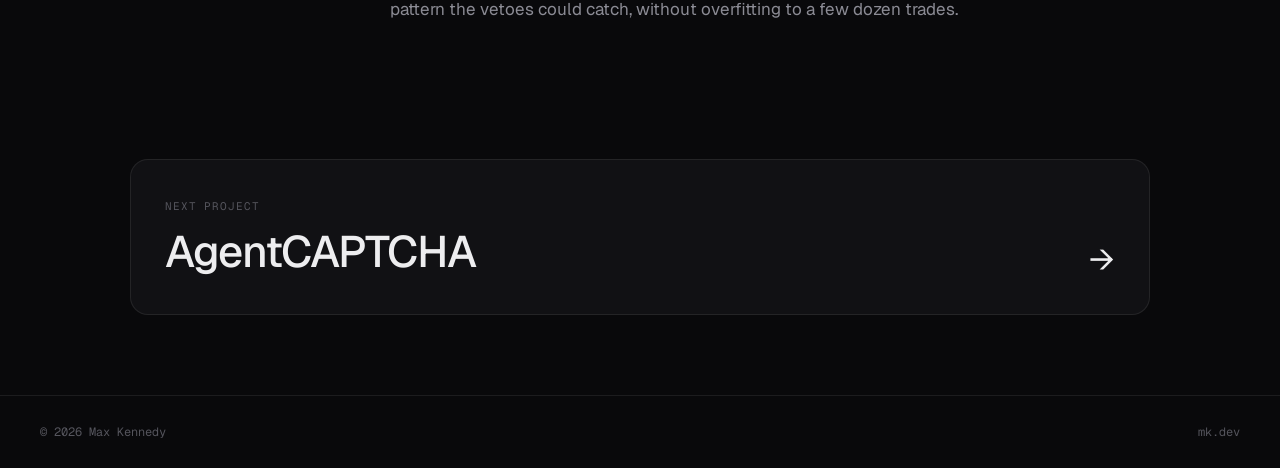
==== commit 8e219143: "Update trade log with v8/v9 results (Feb–Nov 2026) Co-Authored-By: Claude Opus 5.5 <noreply@anthropi" ====
--- a/projects/newsbot.html
+++ b/projects/newsbot.html
@@ -167,7 +167,7 @@
     <section id="next">
       <div class="k">08</div>
       <h2>What's <em>next</em></h2>
-      <p>Keep it running and keep this log up to date. Every loss so far has been capped at the planned stop, so the next thing I'm studying is whether the losing trades share a pattern the vetoes could catch, without overfitting to a few weeks of data.</p>
+      <p>Keep it running and keep this log up to date. Every loss so far has been capped at the planned stop, so the next thing I'm studying is whether the losing trades share a pattern the vetoes could catch, without overfitting to a few dozen trades.</p>
     </section>
   </main>
 </div>
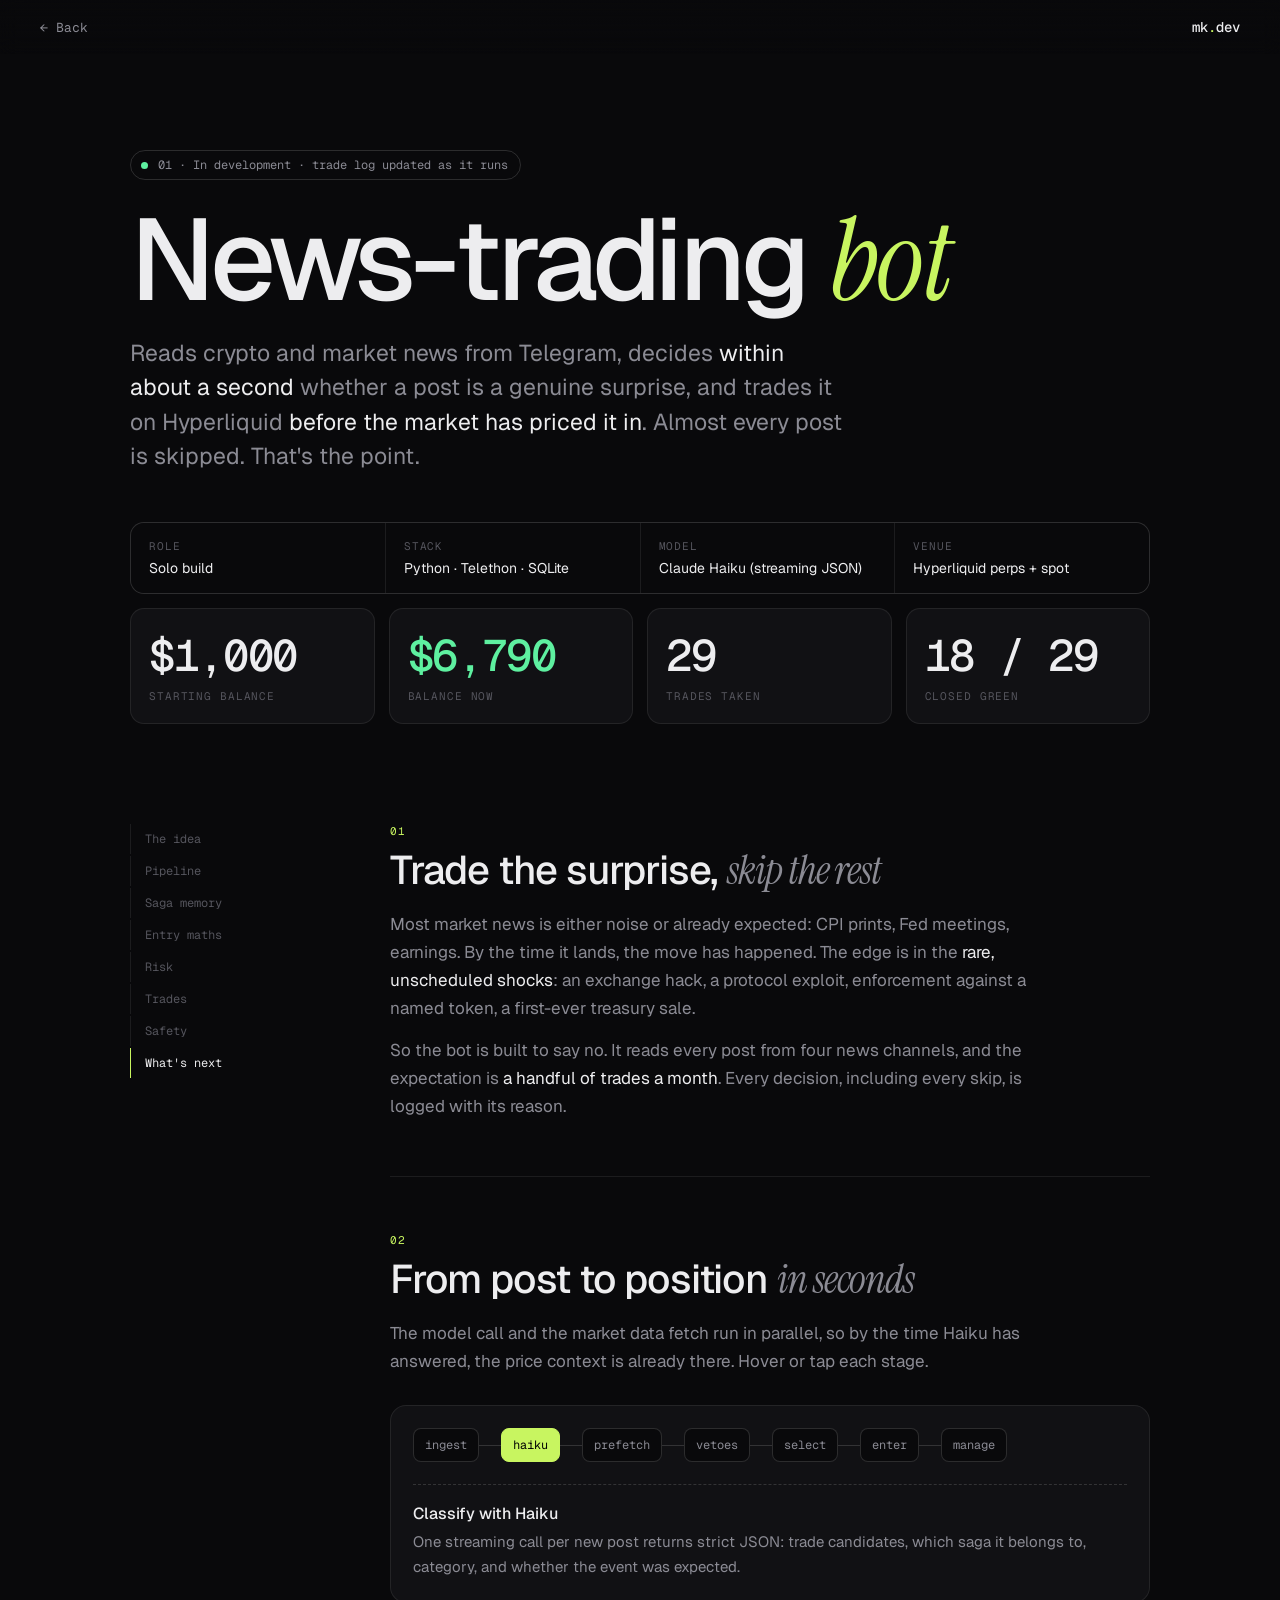
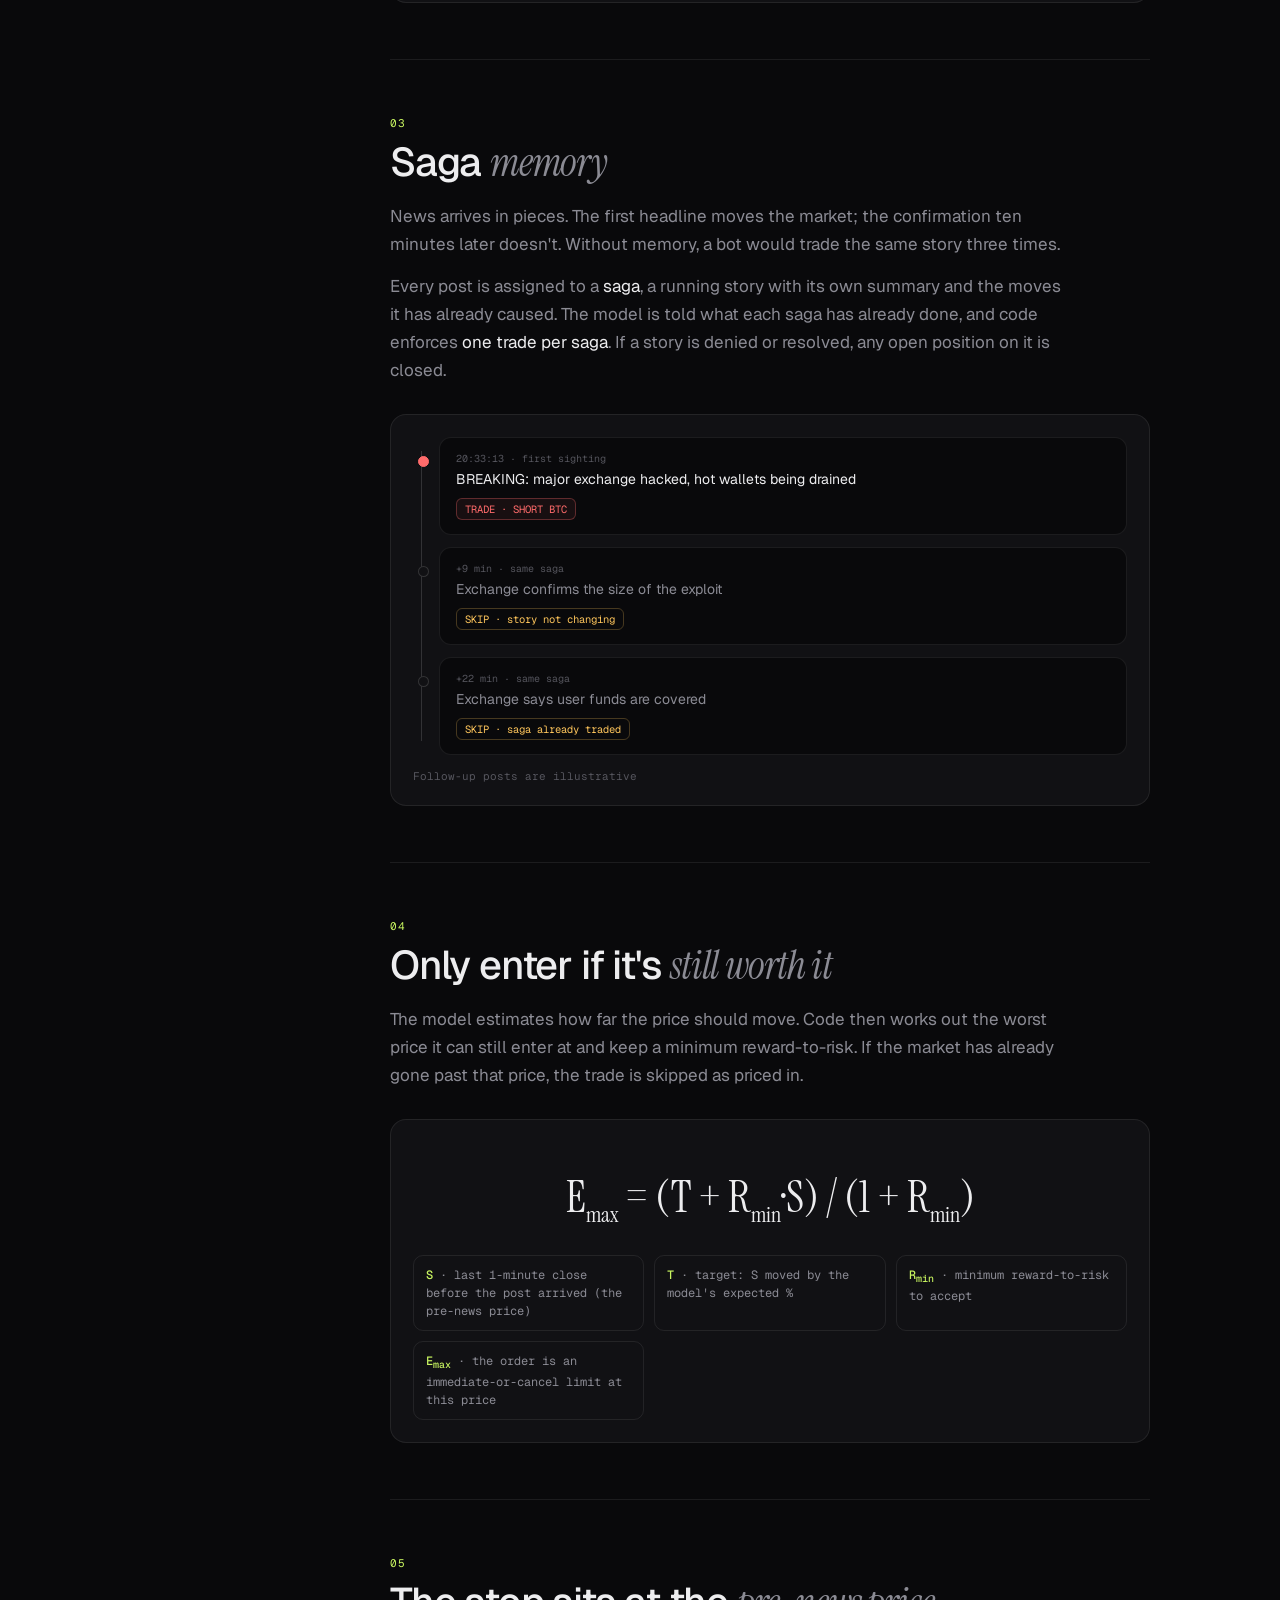
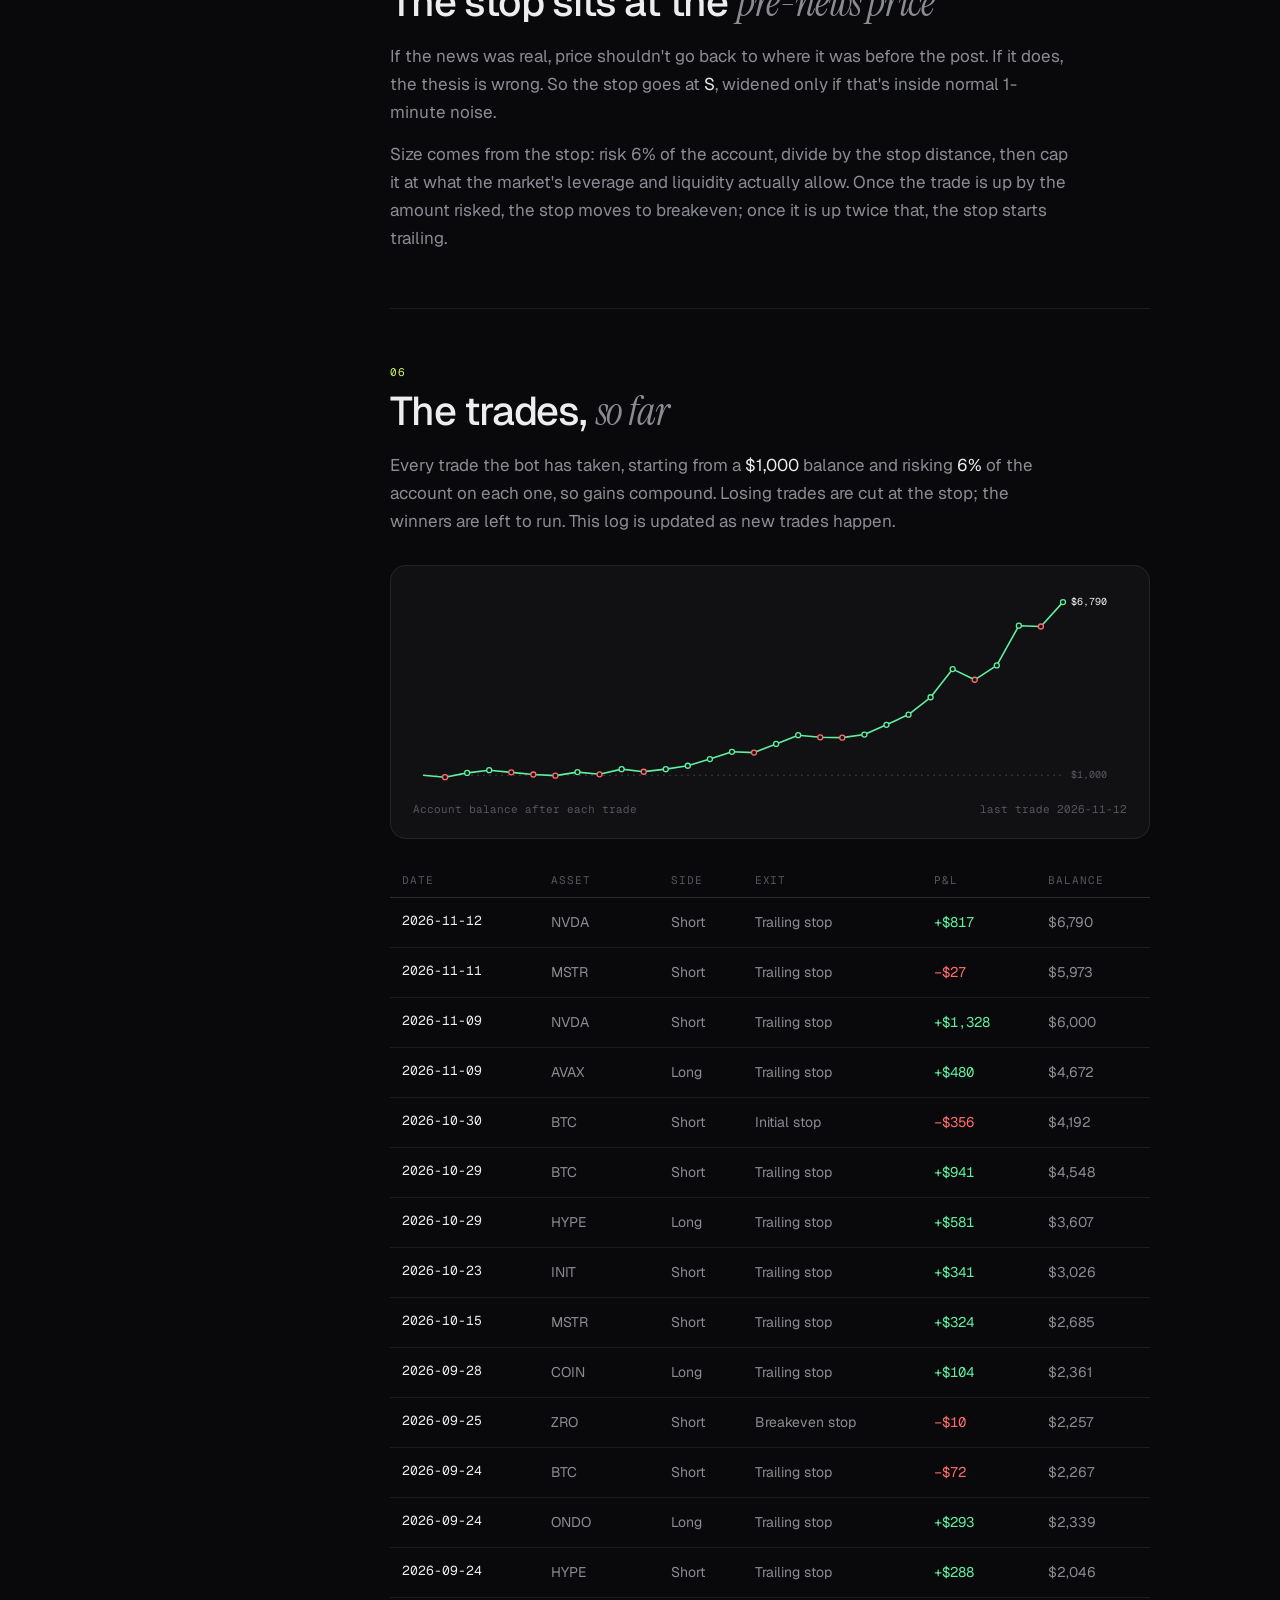
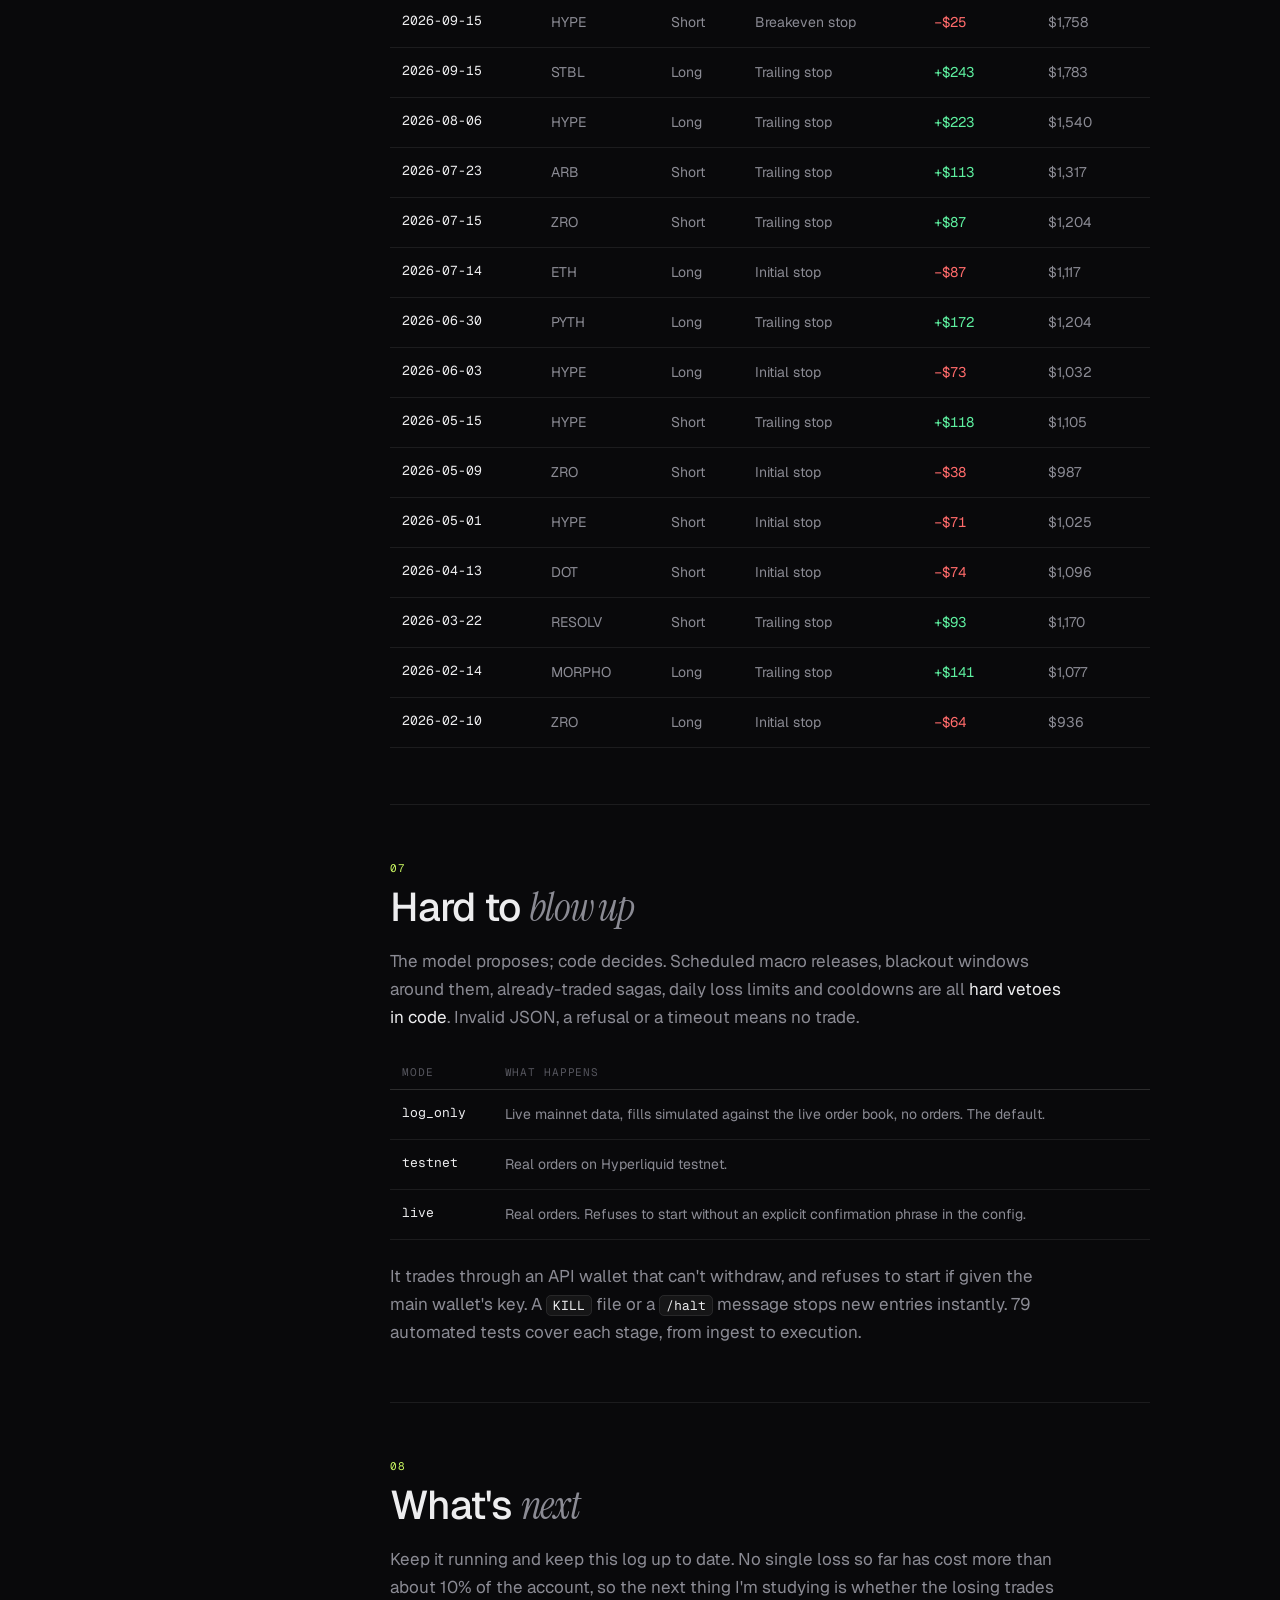
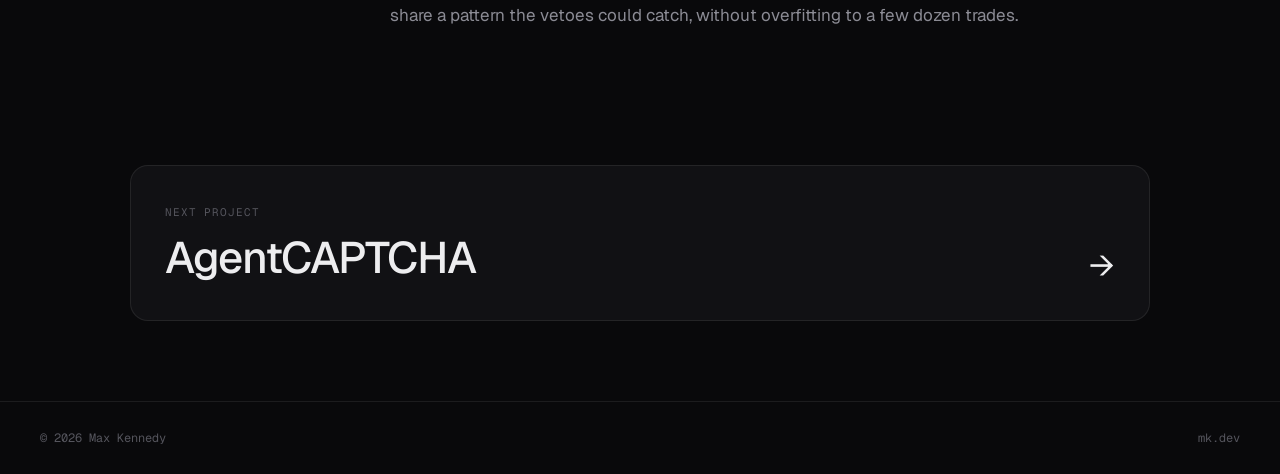
==== commit 0fca227c: "Trade log at 6% compounding risk ($1,000 -> $6,790, 29 trades) Co-Authored-By: Claude Opus 5.5 <nore" ====
--- a/projects/newsbot.html
+++ b/projects/newsbot.html
@@ -128,13 +128,13 @@
       <div class="k">05</div>
       <h2>The stop sits at the <em>pre-news price</em></h2>
       <p>If the news was real, price shouldn't go back to where it was before the post. If it does, the thesis is wrong. So the stop goes at <b>S</b>, widened only if that's inside normal 1-minute noise.</p>
-      <p>Size comes from the stop: risk a fixed amount, divide by the stop distance. Once the trade is up by the amount risked, the stop moves to breakeven; once it is up twice that, the stop starts trailing.</p>
+      <p>Size comes from the stop: risk 6% of the account, divide by the stop distance, then cap it at what the market's leverage and liquidity actually allow. Once the trade is up by the amount risked, the stop moves to breakeven; once it is up twice that, the stop starts trailing.</p>
     </section>
 
     <section id="results">
       <div class="k">06</div>
       <h2>The trades, <em>so far</em></h2>
-      <p>Every trade the bot has taken, starting from a <b>$1,000</b> balance. Losing trades stop at a fixed loss; the winners are left to run. This log is updated as new trades happen.</p>
+      <p>Every trade the bot has taken, starting from a <b>$1,000</b> balance and risking <b>6%</b> of the account on each one, so gains compound. Losing trades are cut at the stop; the winners are left to run. This log is updated as new trades happen.</p>
       <div class="fig reveal" id="eqFig">
         <svg id="equity" style="width:100%;height:200px;display:block;overflow:visible"></svg>
         <div class="fig-cap"><span>Account balance after each trade</span><span id="eqUpd"></span></div>
@@ -167,7 +167,7 @@
     <section id="next">
       <div class="k">08</div>
       <h2>What's <em>next</em></h2>
-      <p>Keep it running and keep this log up to date. Every loss so far has been capped at the planned stop, so the next thing I'm studying is whether the losing trades share a pattern the vetoes could catch, without overfitting to a few dozen trades.</p>
+      <p>Keep it running and keep this log up to date. No single loss so far has cost more than about 10% of the account, so the next thing I'm studying is whether the losing trades share a pattern the vetoes could catch, without overfitting to a few dozen trades.</p>
     </section>
   </main>
 </div>
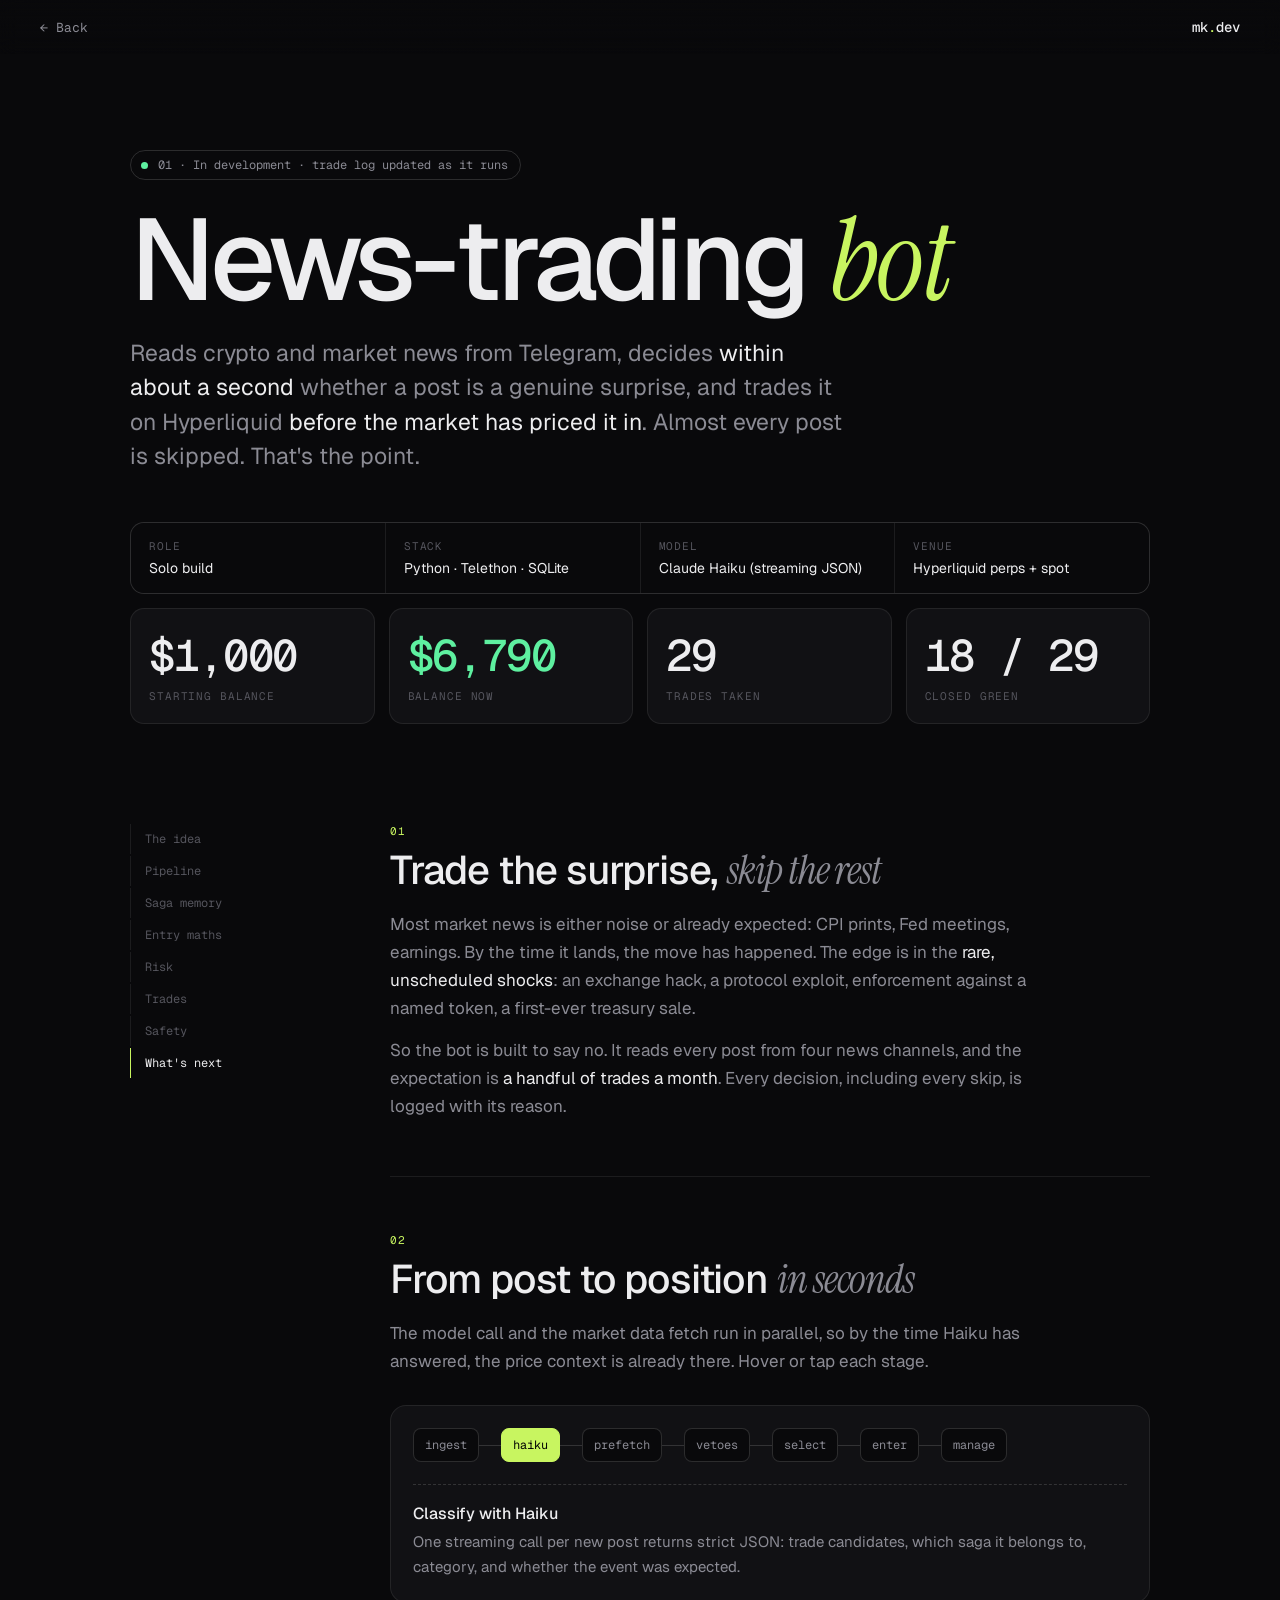
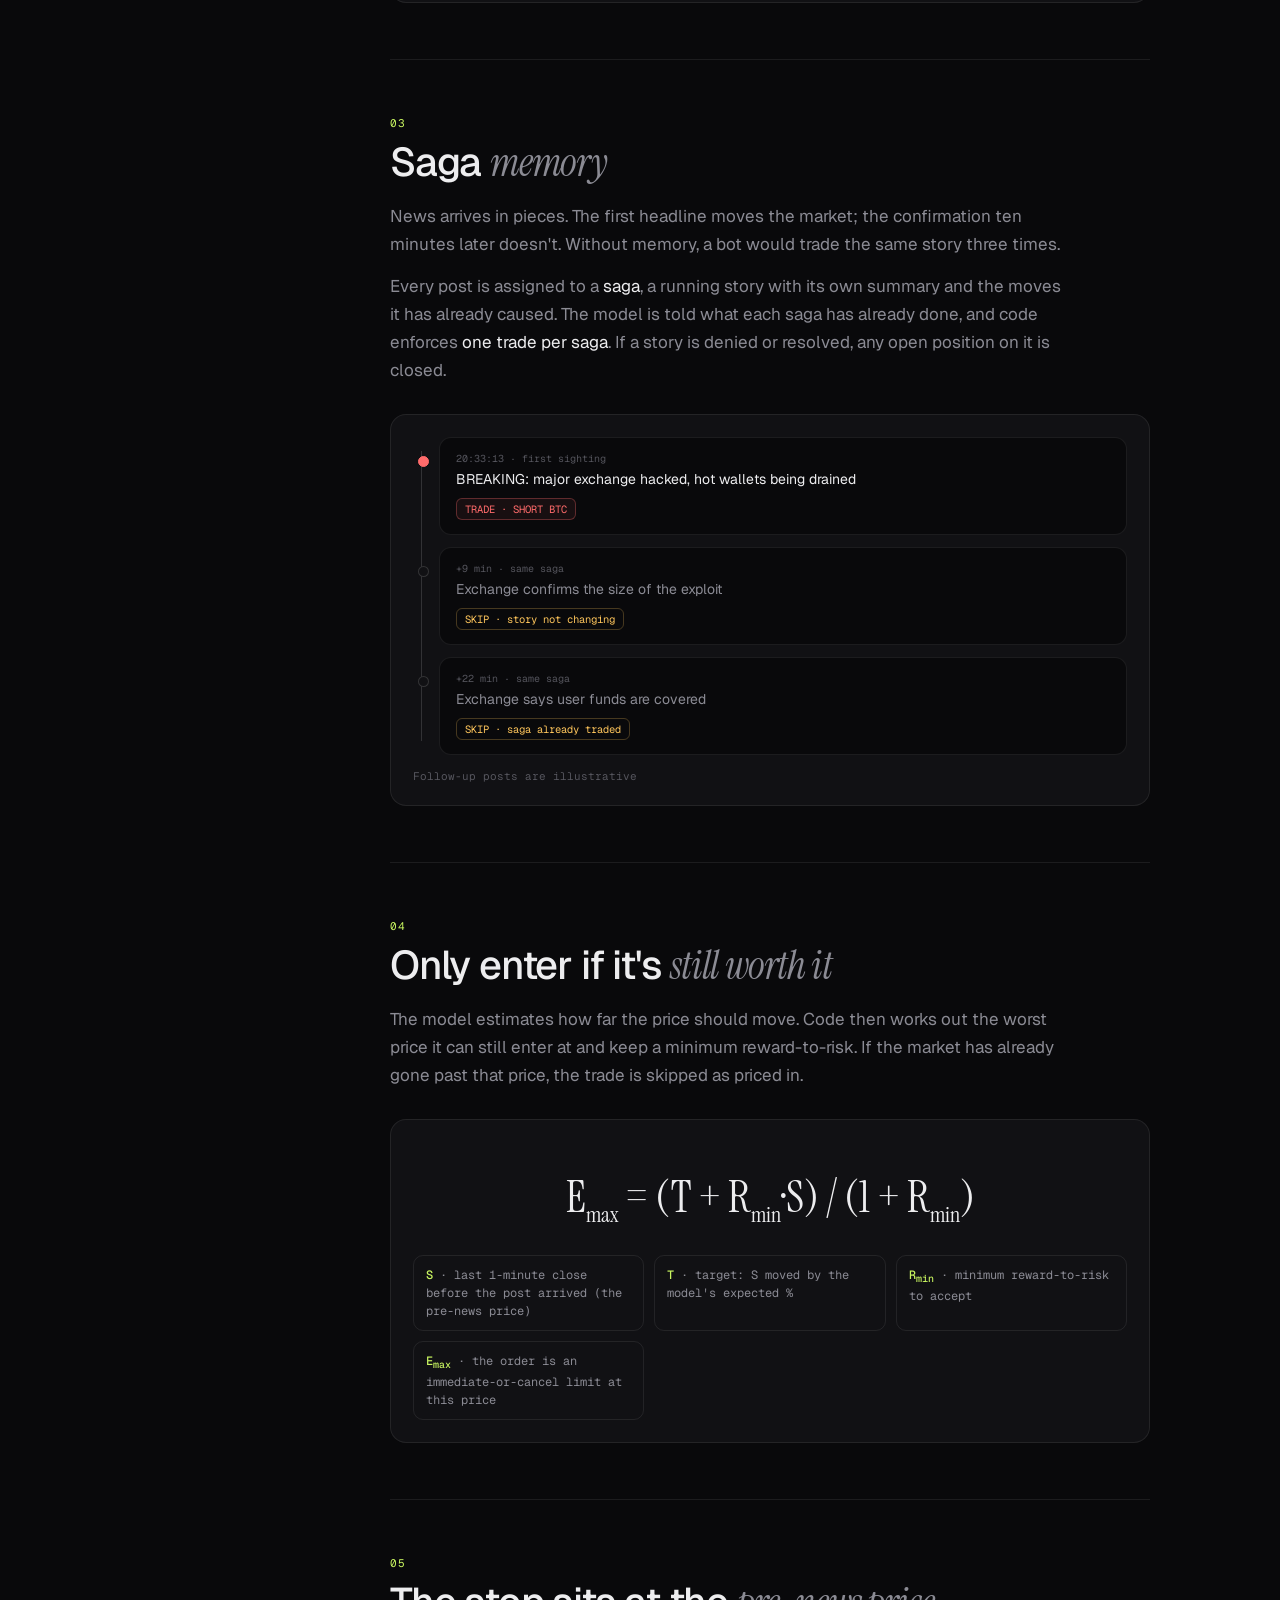
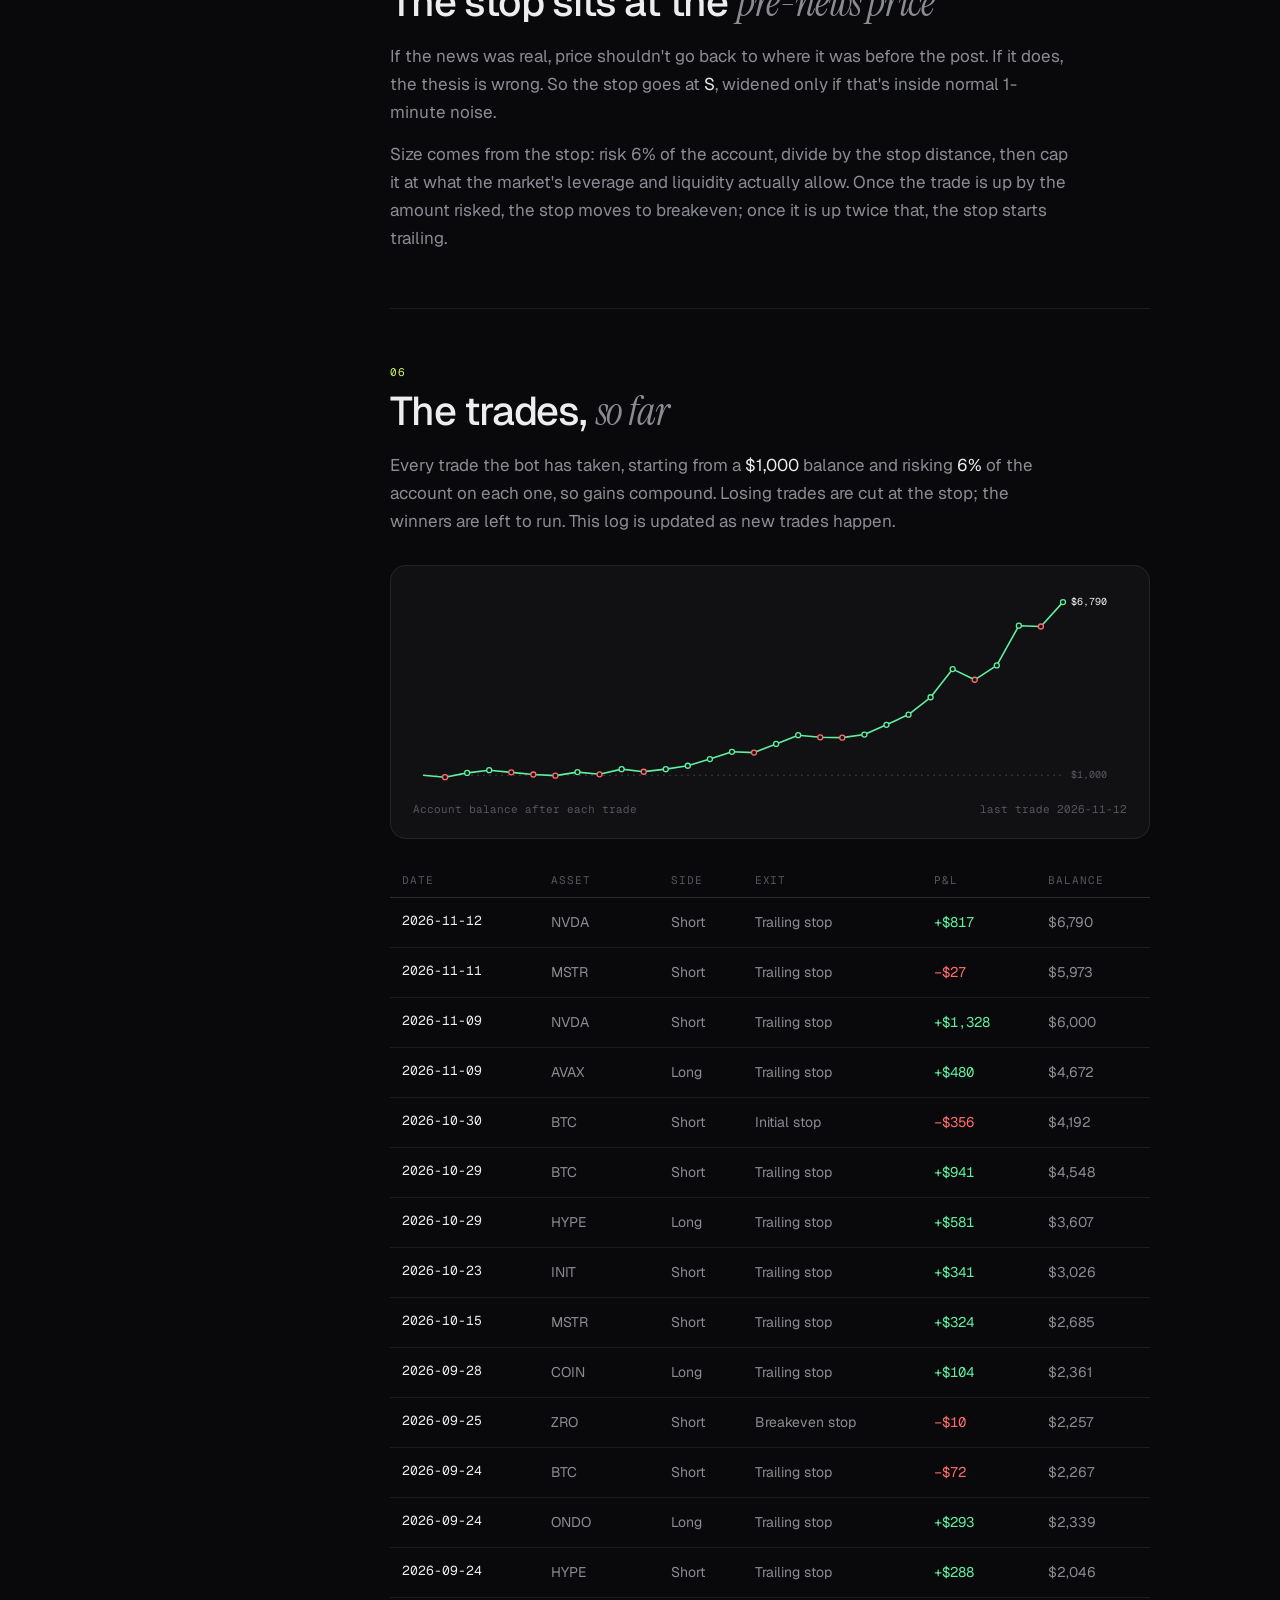
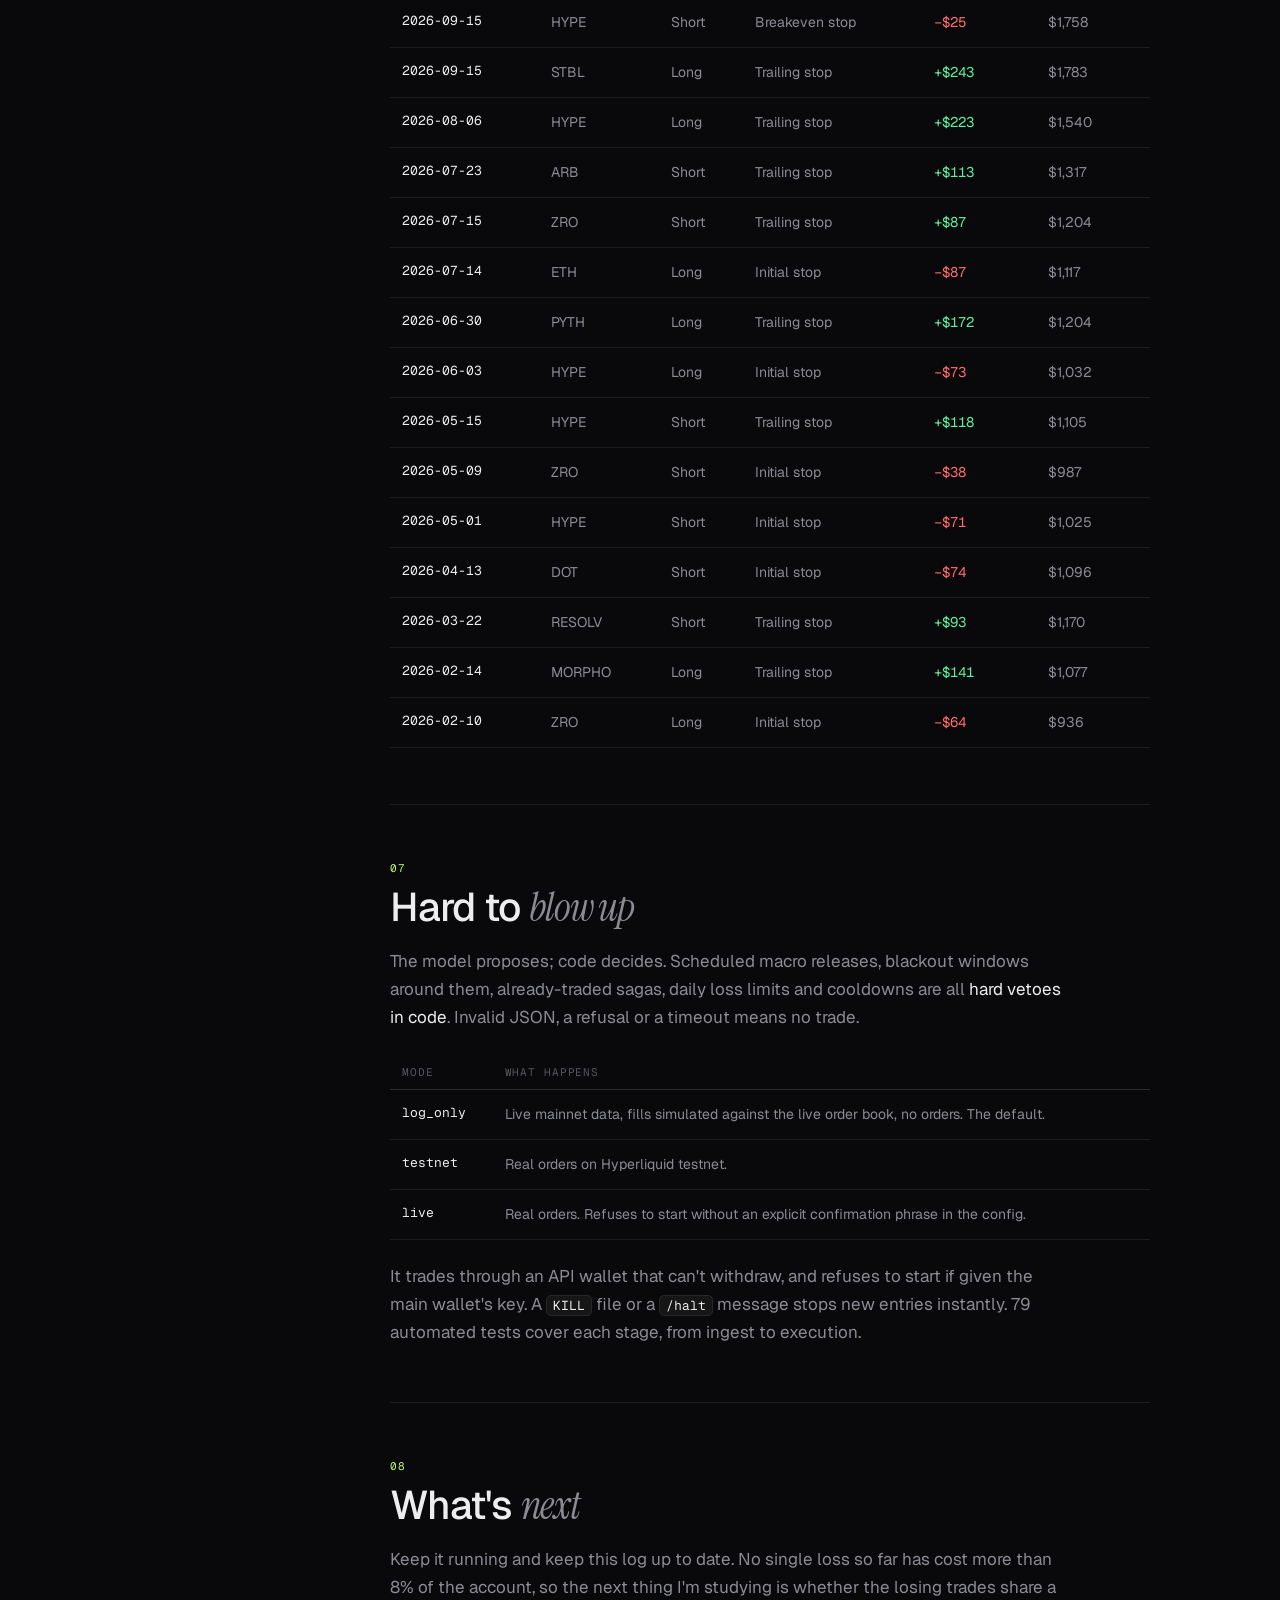
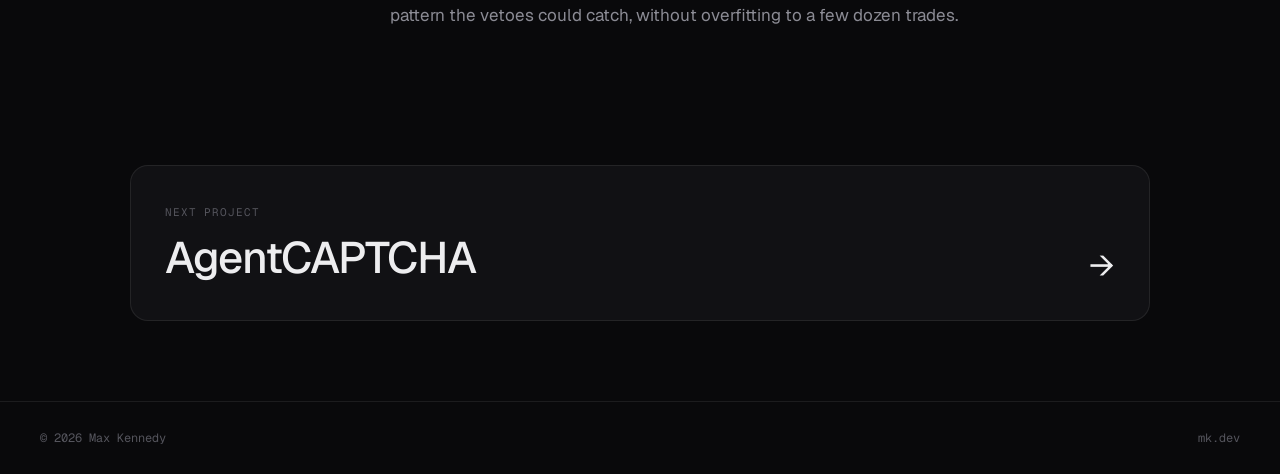
==== commit acffa3eb: "Tighten max-loss wording Co-Authored-By: Claude Opus 5.5 <noreply@anthropic.com>" ====
--- a/projects/newsbot.html
+++ b/projects/newsbot.html
@@ -167,7 +167,7 @@
     <section id="next">
       <div class="k">08</div>
       <h2>What's <em>next</em></h2>
-      <p>Keep it running and keep this log up to date. No single loss so far has cost more than about 10% of the account, so the next thing I'm studying is whether the losing trades share a pattern the vetoes could catch, without overfitting to a few dozen trades.</p>
+      <p>Keep it running and keep this log up to date. No single loss so far has cost more than 8% of the account, so the next thing I'm studying is whether the losing trades share a pattern the vetoes could catch, without overfitting to a few dozen trades.</p>
     </section>
   </main>
 </div>
